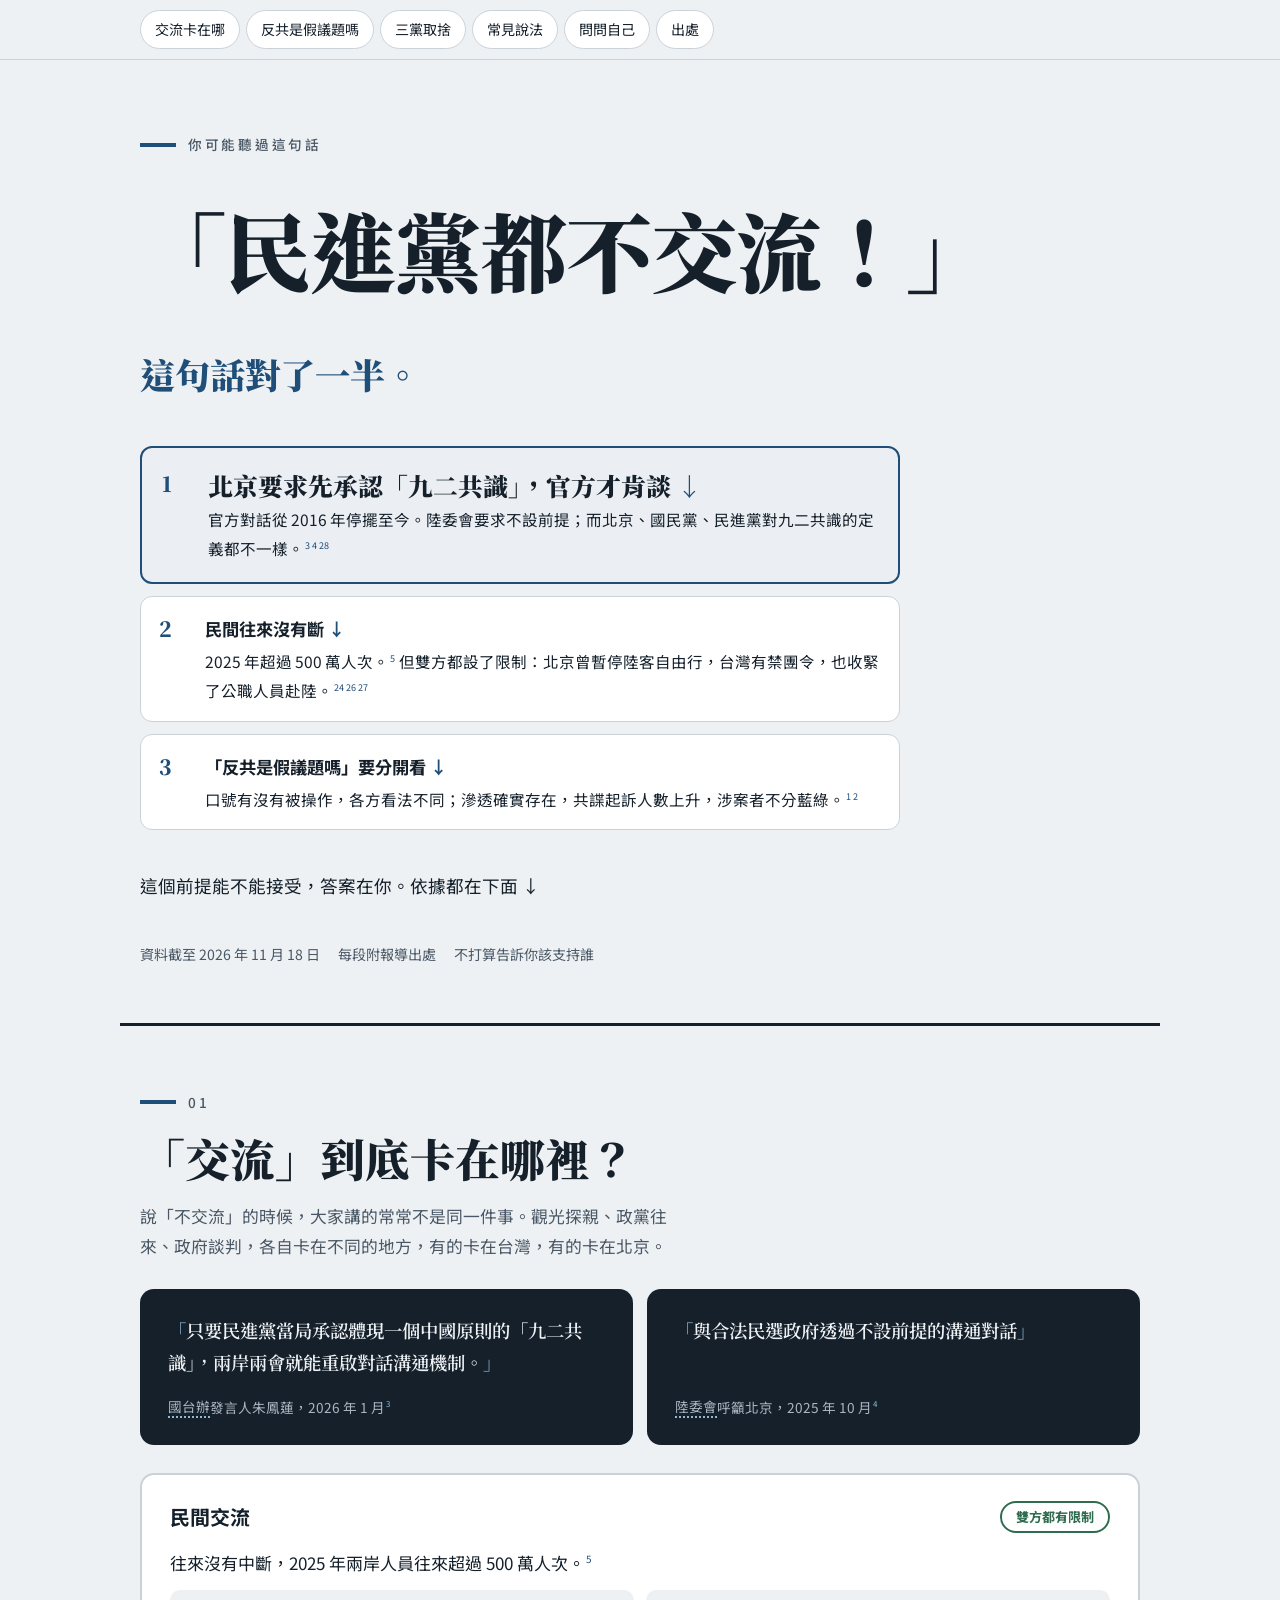
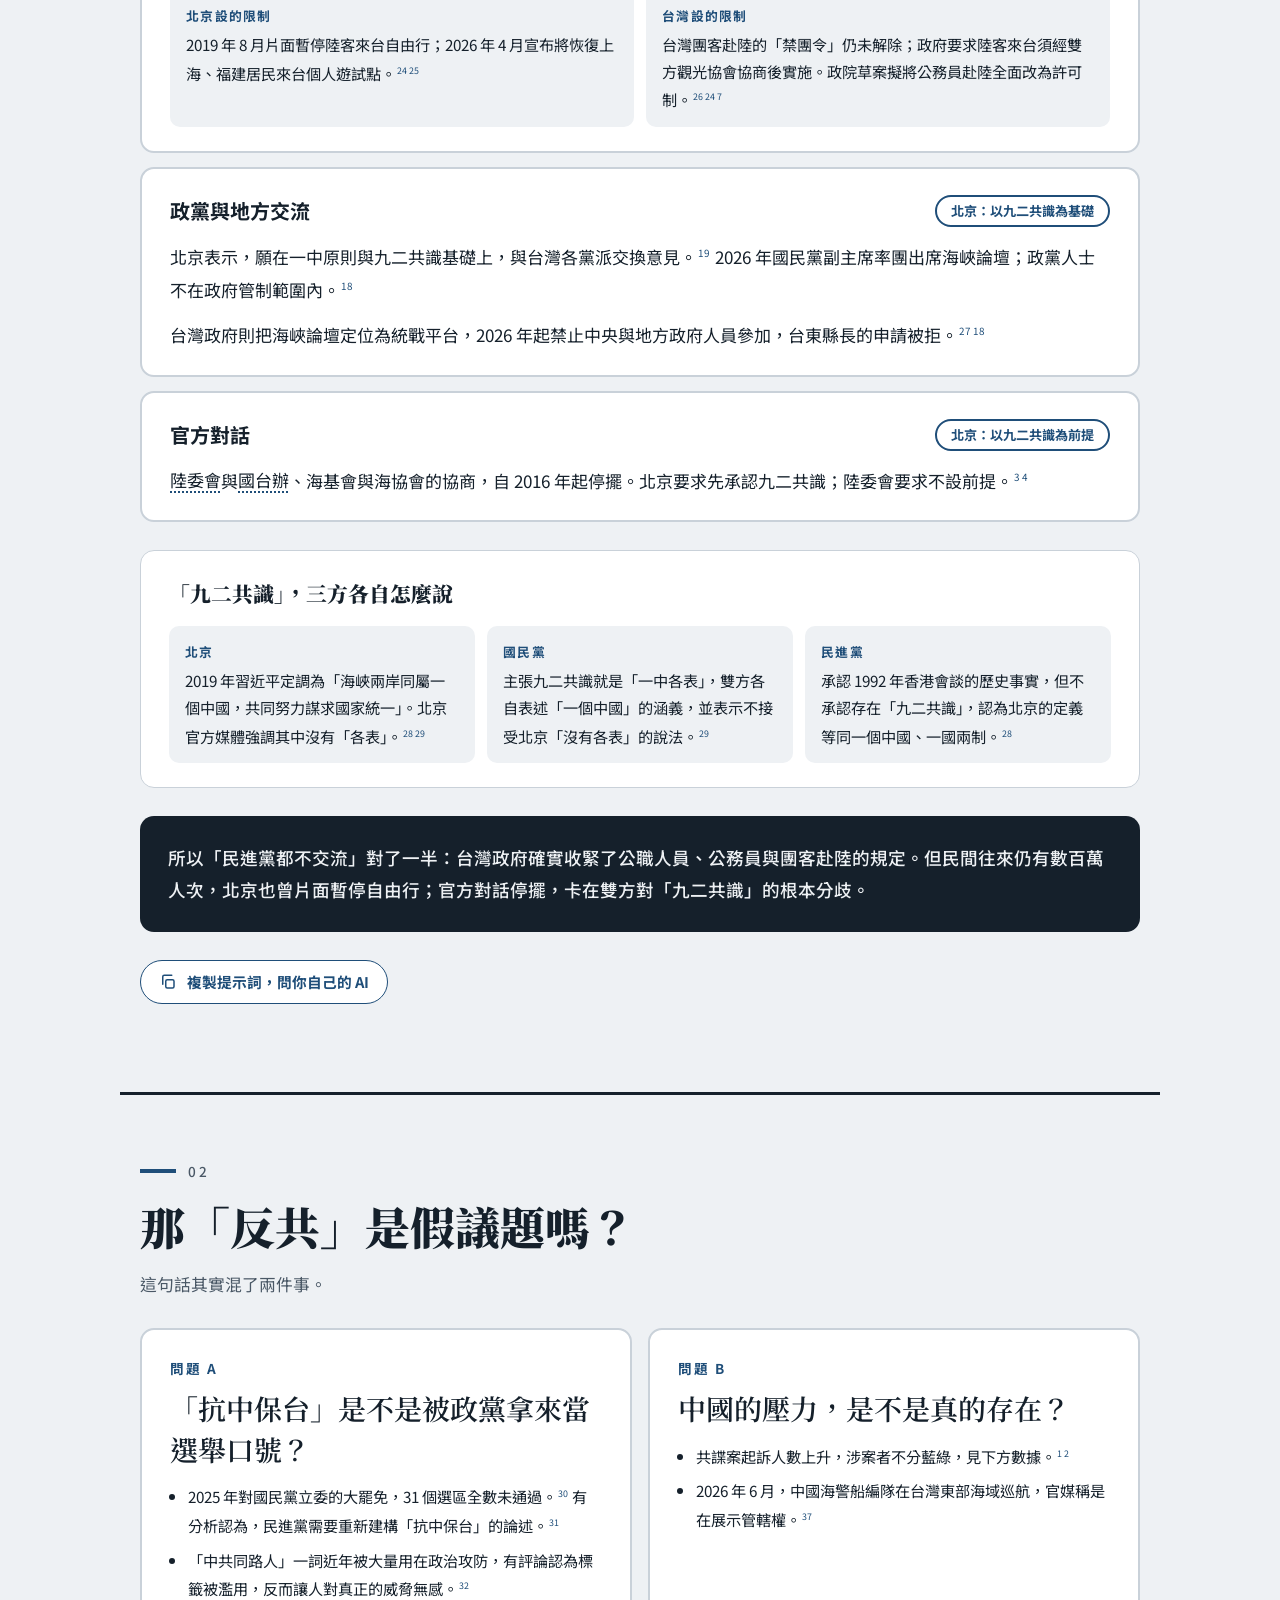
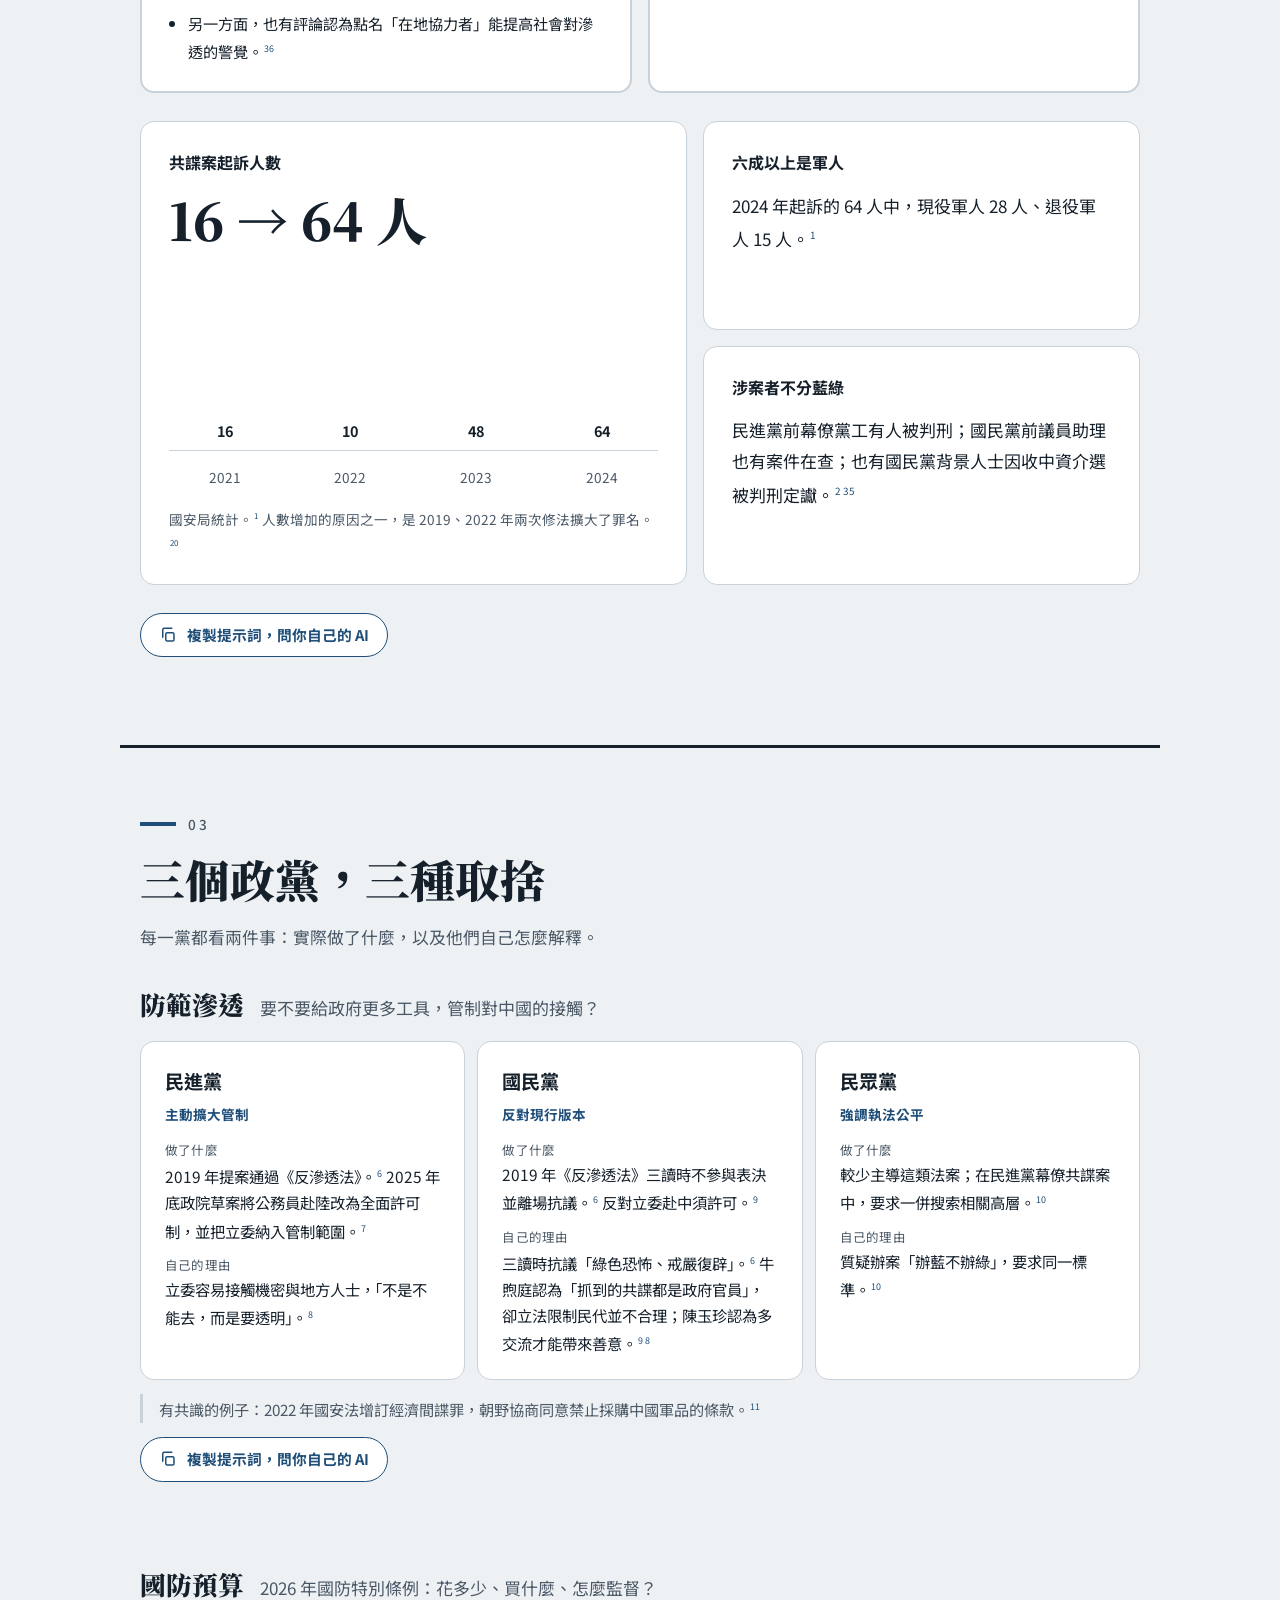
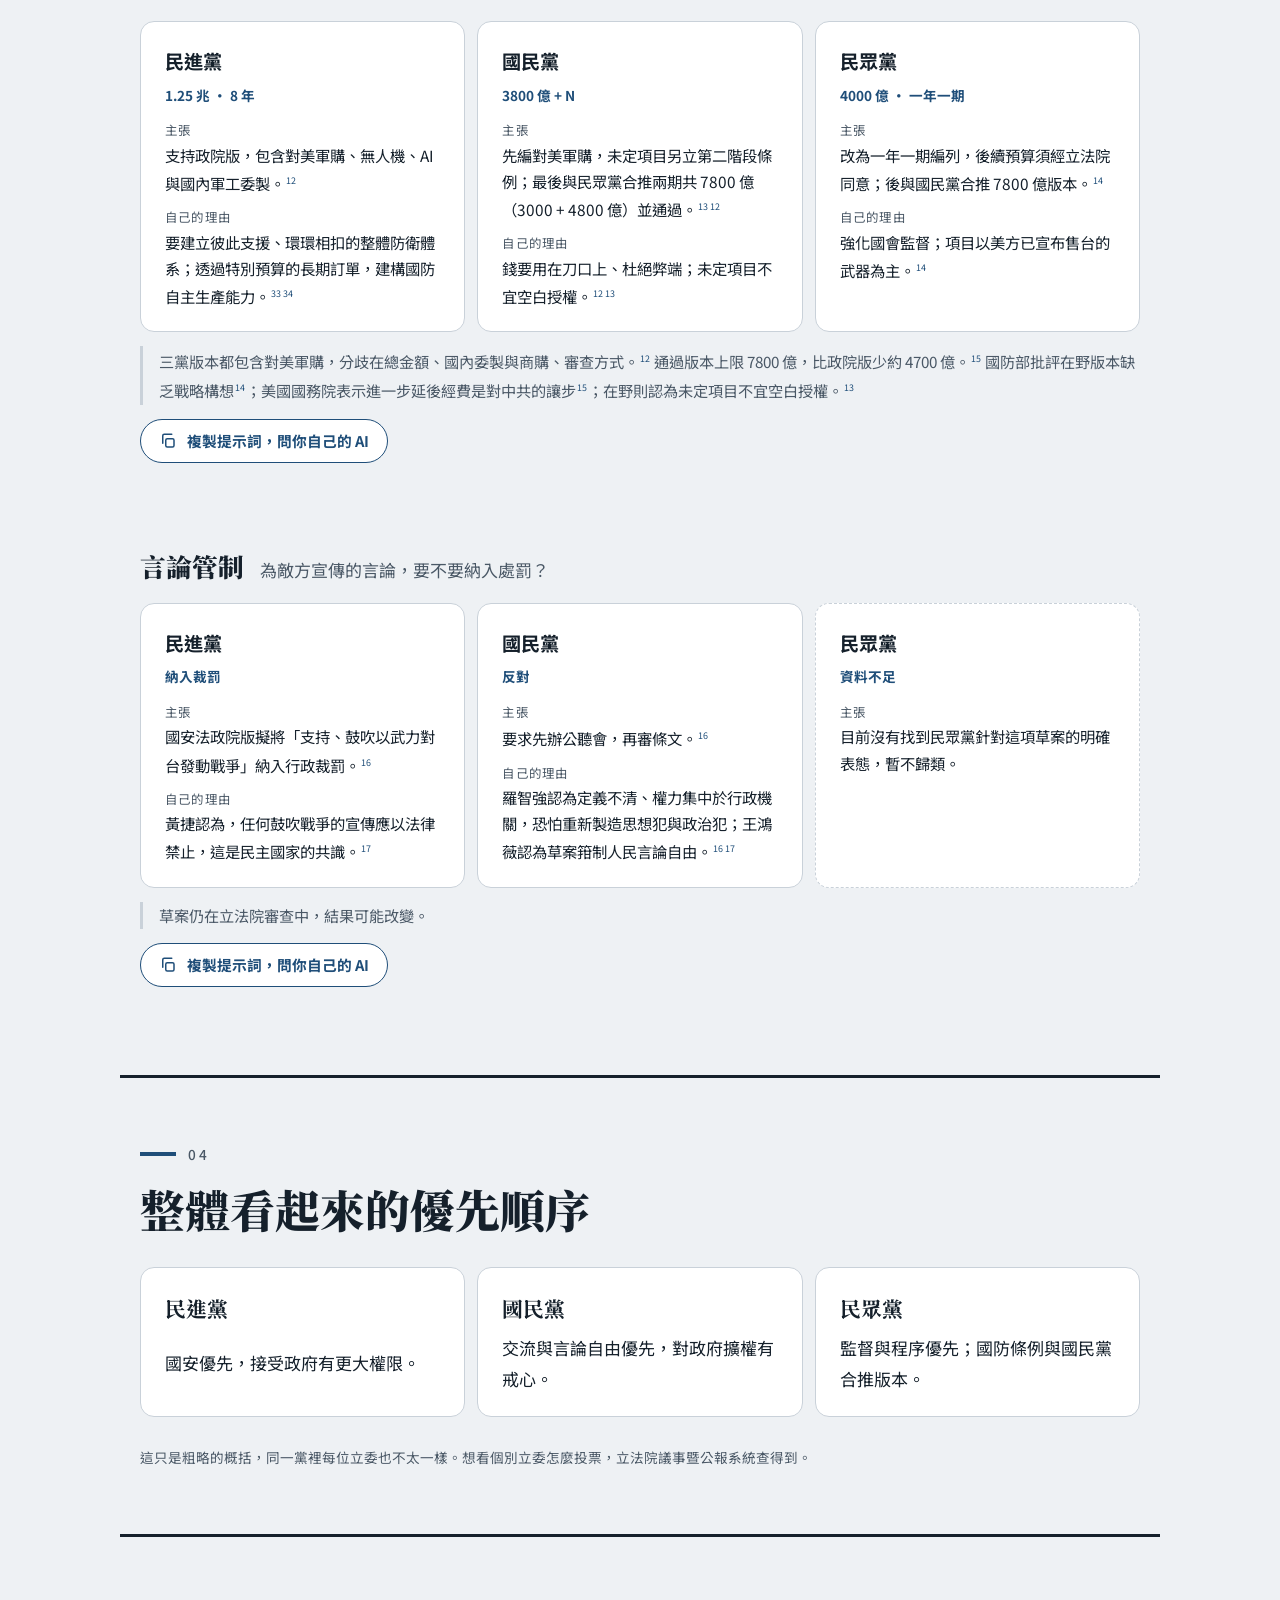
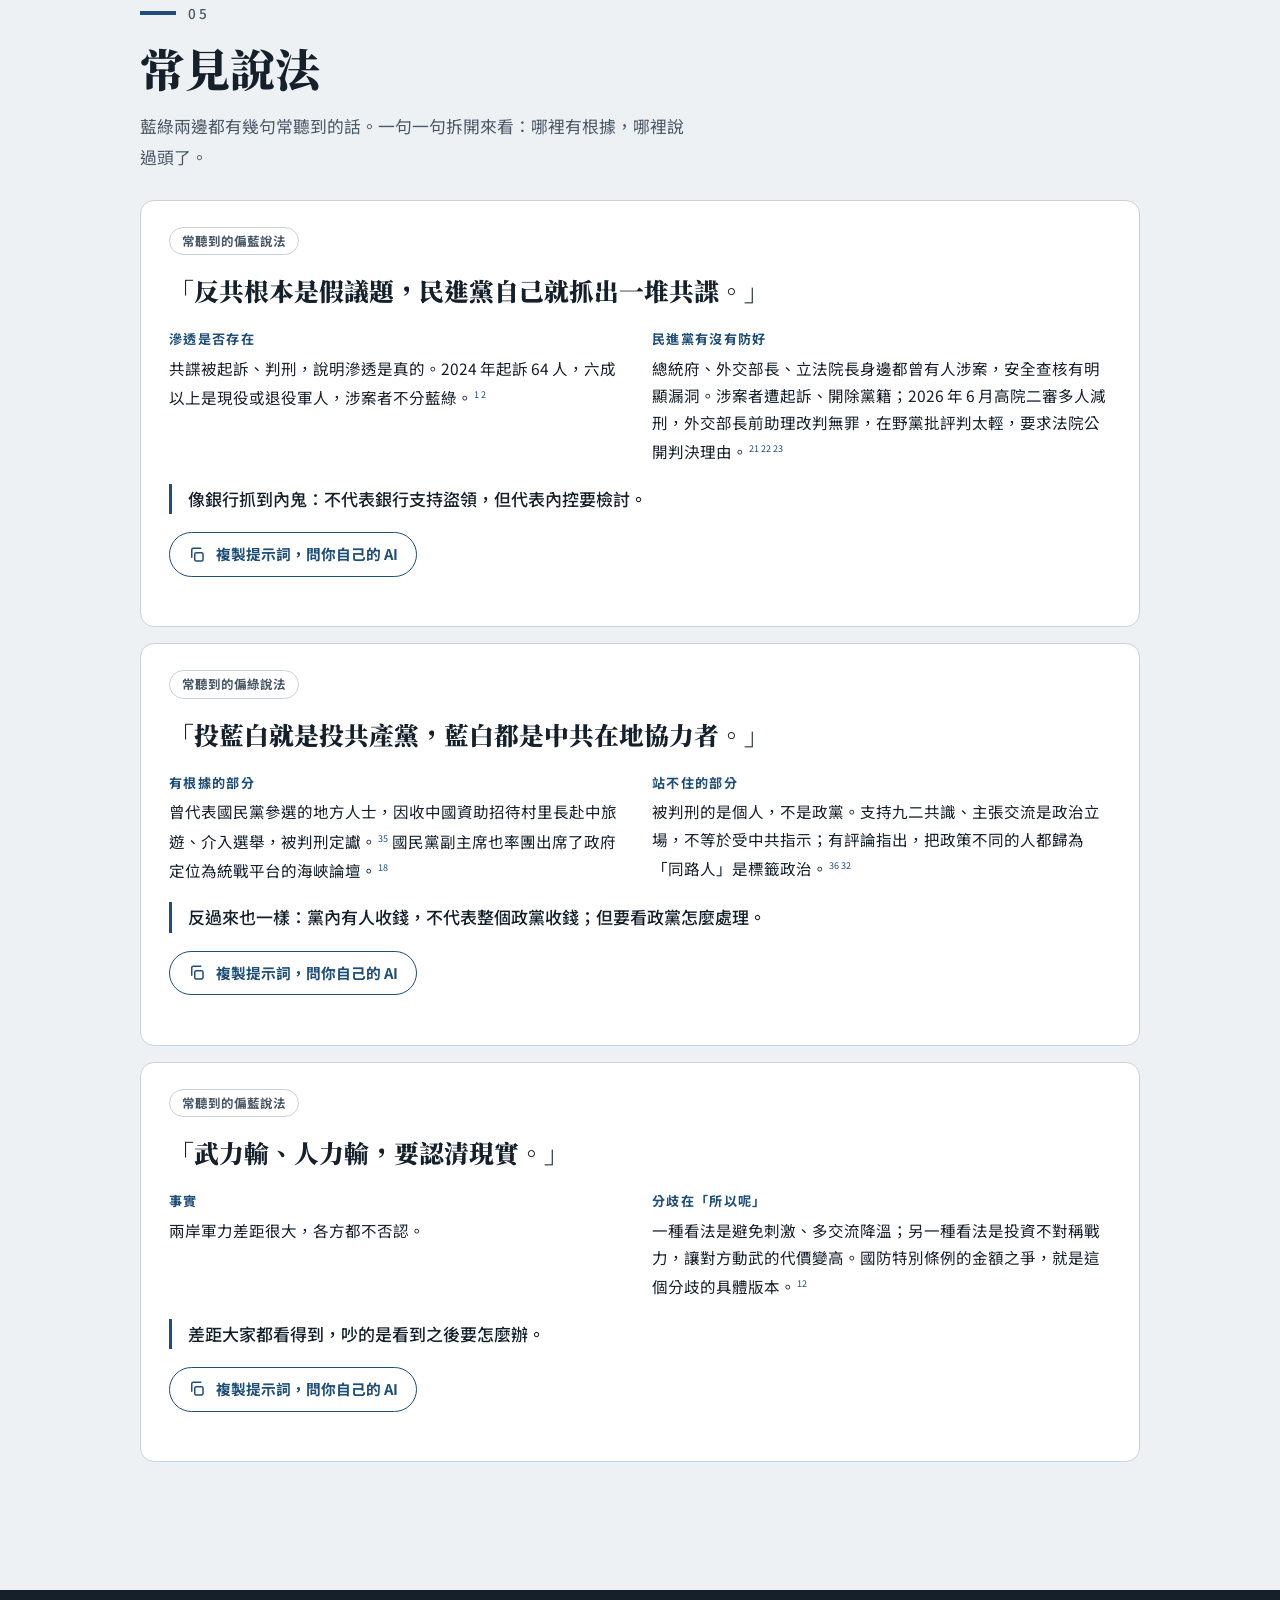
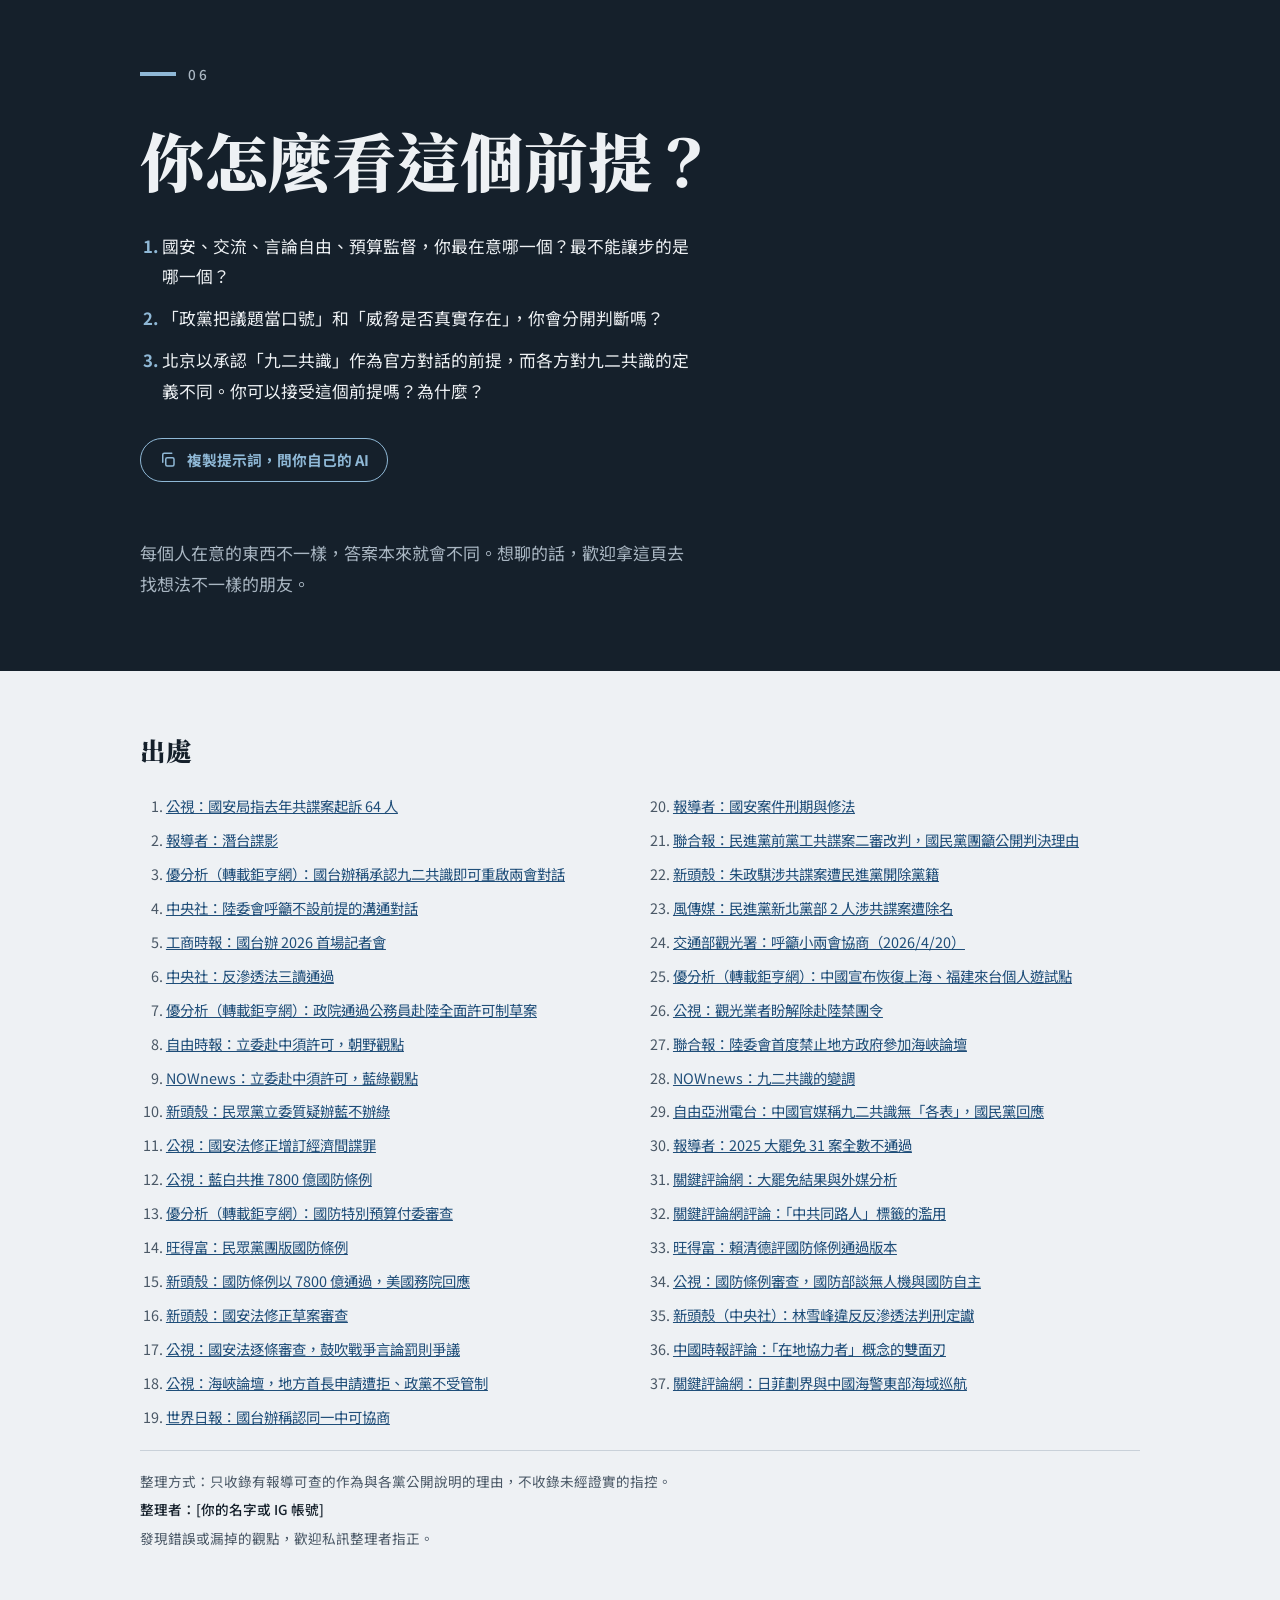
==== src/legacy-index.html @ dfafed06 "初始匯入：從 claude.ai 對話打包的 half-truth-site - build.py 產生器、validate.py、site/ 產出、docs/handoff-spec.md - CL" ====
<!DOCTYPE html>
<html lang="zh-Hant-TW">
<head>
<meta charset="utf-8">
<meta name="viewport" content="width=device-width, initial-scale=1">
<title>民進黨都不交流？</title>
<meta name="description" content="「民進黨都不交流」對了一半。兩岸交流的三個層次、雙方各自的限制、九二共識的三種定義，以及三黨在國安議題上的取捨，每段附出處。">
<meta property="og:title" content="民進黨都不交流？">
<meta property="og:description" content="兩岸交流卡在哪裡？雙方各自的限制、九二共識的三種定義、三黨的取捨，每段附出處。">
<meta property="og:type" content="article">
<link rel="preconnect" href="https://fonts.googleapis.com">
<link rel="preconnect" href="https://fonts.gstatic.com" crossorigin>
<link href="https://fonts.googleapis.com/css2?family=Noto+Sans+TC:wght@400;500;700&family=Noto+Serif+TC:wght@600;900&display=swap" rel="stylesheet">
<style>
:root {
  /* 與 IG 圖卡同一套語言：冷灰紙面、深墨藍、單一藍色強調；大號襯線標題是唯一的張力，其餘安靜。三黨同一樣式，不用政黨色。 */
  --ground: #eef1f4;
  --surface: #ffffff;
  --ink: #15202b;
  --muted: #4a5866;
  --line: #c9d1d9;
  --accent: #1f4e79;
  --ok: #2f6b4f;
  --band: #15202b;
  --band-ink: #eef1f4;
  --band-muted: #a9b6c2;
  --band-accent: #8fb8d6;
  --display: "Noto Serif TC", "Songti TC", serif;
  --body: "Noto Sans TC", "PingFang TC", "Microsoft JhengHei", sans-serif;
  color-scheme: light;
}
@media (prefers-color-scheme: dark) {
  :root:not([data-theme="light"]) {
    --ground: #12181e; --surface: #1a2229; --ink: #e8edf1; --muted: #a3b0bc;
    --line: #2c3742; --accent: #8fb8d6; --ok: #8cc5a6;
    --band: #0b1015; --band-ink: #e8edf1; --band-muted: #93a1ae; --band-accent: #8fb8d6;
    color-scheme: dark;
  }
}
:root[data-theme="dark"] {
  --ground: #12181e; --surface: #1a2229; --ink: #e8edf1; --muted: #a3b0bc;
  --line: #2c3742; --accent: #8fb8d6; --ok: #8cc5a6;
  --band: #0b1015; --band-ink: #e8edf1; --band-muted: #93a1ae; --band-accent: #8fb8d6;
  color-scheme: dark;
}

* { box-sizing: border-box; }
html { -webkit-text-size-adjust: 100%; scroll-behavior: smooth; }
@media (prefers-reduced-motion: reduce) { html { scroll-behavior: auto; } }
body { margin: 0; background: var(--ground); color: var(--ink); font-family: var(--body); font-size: 17px; line-height: 1.8; }
a { color: var(--accent); }
a:focus-visible { outline: 2px solid var(--accent); outline-offset: 3px; border-radius: 2px; }
h1, h2, h3 { margin: 0; text-wrap: balance; }
p { margin: 0; }

.shell { max-width: 1040px; margin: 0 auto; padding-inline: 20px; }

/* 章節標記：與圖卡上的「— 1 / 5」相同 */
.marker { display: flex; align-items: center; gap: 12px; font-size: .85rem; font-weight: 500; letter-spacing: .2em; color: var(--muted); }
.marker::before { content: ""; width: 36px; height: 4px; background: var(--accent); }

/* 頂部導覽 */
.topnav { position: sticky; top: 0; z-index: 5; background: color-mix(in srgb, var(--ground) 92%, transparent); backdrop-filter: blur(8px); border-bottom: 1px solid var(--line); }
.topnav .shell { display: flex; gap: 6px; overflow-x: auto; padding-block: 10px; scrollbar-width: none; }
.topnav a { flex: none; font-size: .88rem; text-decoration: none; color: var(--ink); padding: 6px 14px; border: 1px solid var(--line); border-radius: 999px; background: var(--surface); }
.topnav a:hover { border-color: var(--accent); color: var(--accent); }

/* Hero：唯一放大的地方 */
.hero { padding-block: 72px 56px; display: grid; gap: 40px; }
.hero .lede { font-size: 1.15rem; color: var(--muted); }
.hero h1 { font-family: var(--display); font-weight: 900; font-size: clamp(2.6rem, 8.5vw, 5.4rem); line-height: 1.22; letter-spacing: -.01em; }
.qpair { display: grid; grid-template-columns: repeat(2, minmax(0, 1fr)); gap: 16px; }
.q { background: var(--surface); border: 2px solid var(--line); border-radius: 14px; padding: 26px 28px; display: grid; gap: 8px; align-content: start; }
.q b { font-size: .85rem; letter-spacing: .15em; color: var(--accent); }
.q p { font-family: var(--display); font-weight: 600; font-size: clamp(1.3rem, 3.2vw, 1.75rem); line-height: 1.45; }
.hero .after { font-size: 1.1rem; max-width: 60ch; }
.hero .meta { font-size: .88rem; color: var(--muted); display: flex; flex-wrap: wrap; gap: 6px 18px; }

/* 一般章節 */
.chapter { padding-block: 64px; border-top: 3px solid var(--ink); display: grid; gap: 28px; }
.chapter > header { display: grid; gap: 14px; }
.chapter h2 { font-family: var(--display); font-weight: 900; font-size: clamp(1.9rem, 5vw, 2.8rem); line-height: 1.3; }
.chapter .intro { color: var(--muted); max-width: 62ch; font-size: 1.05rem; }

/* 背景事實：共諜長條 */
.stat-grid { display: grid; grid-template-columns: minmax(0, 1.25fr) minmax(0, 1fr); gap: 16px; }
.panel { background: var(--surface); border: 1px solid var(--line); border-radius: 14px; padding: 26px 28px; display: grid; gap: 14px; align-content: start; }
.panel h3 { font-size: 1rem; font-weight: 700; }
.big { font-family: var(--display); font-weight: 900; font-size: clamp(2.2rem, 6vw, 3.2rem); line-height: 1.1; font-variant-numeric: tabular-nums; }
.bars { display: grid; grid-template-columns: repeat(4, minmax(0, 1fr)); gap: 14px; align-items: end; height: 190px; padding-top: 10px; border-bottom: 1px solid var(--line); }
.bar { display: grid; justify-items: center; align-content: end; gap: 6px; height: 100%; }
.bar span { font-size: .9rem; font-weight: 700; font-variant-numeric: tabular-nums; }
.bar i { display: block; width: 100%; max-width: 54px; background: var(--line); border-radius: 6px 6px 0 0; }
.bar.hi i { background: var(--accent); }
.years { display: grid; grid-template-columns: repeat(4, minmax(0, 1fr)); gap: 14px; text-align: center; font-size: .85rem; color: var(--muted); font-variant-numeric: tabular-nums; }
.small { font-size: .85rem; color: var(--muted); }
.stack { display: grid; gap: 16px; }

/* 交流三層 */
.layers { display: grid; gap: 14px; counter-reset: layer; }
.layer { background: var(--surface); border: 2px solid var(--line); border-radius: 14px; padding: 24px 28px; display: grid; grid-template-columns: minmax(0, 1fr) auto; gap: 10px 20px; align-items: center; }
.layer .n { font-family: var(--display); font-weight: 900; font-size: 2.6rem; line-height: 1; color: var(--accent); grid-row: span 2; }
.layer h3 { font-size: 1.25rem; font-weight: 700; }
.layer > .layer-body { grid-column: 1 / 3; display: grid; gap: 12px; }
.pill { justify-self: end; font-size: .82rem; font-weight: 700; border: 2px solid var(--accent); color: var(--accent); border-radius: 999px; padding: 2px 14px; white-space: nowrap; }
.pill.ok { border-color: var(--ok); color: var(--ok); }
.callout { background: var(--band); color: var(--band-ink); border-radius: 14px; padding: 26px 28px; font-size: 1.1rem; font-weight: 500; }

/* 議題對照 */
.issue { display: grid; gap: 14px; }
.issue + .issue { margin-top: 28px; }
.issue-head { display: flex; flex-wrap: wrap; align-items: baseline; gap: 6px 16px; }
.issue-head h3 { font-family: var(--display); font-weight: 900; font-size: 1.6rem; }
.issue-head span { color: var(--muted); }
.parties { display: grid; grid-template-columns: repeat(3, minmax(0, 1fr)); gap: 12px; }
.party { background: var(--surface); border: 1px solid var(--line); border-radius: 14px; padding: 22px 24px; display: grid; gap: 12px; align-content: start; }
.party header { display: grid; gap: 4px; }
.party h4 { margin: 0; font-size: 1.2rem; }
.party .stance { font-size: .85rem; font-weight: 700; color: var(--accent); }
.party dl { margin: 0; display: grid; gap: 10px; }
.party dt { font-size: .78rem; letter-spacing: .1em; color: var(--muted); }
.party dd { margin: 0; font-size: .96rem; line-height: 1.7; }
.party.na { border-style: dashed; }
.common { font-size: .95rem; color: var(--muted); padding-left: 16px; border-left: 3px solid var(--line); }
sup a { text-decoration: none; font-size: .7em; padding-inline: 1px; }

/* 總結 */
.summary { display: grid; grid-template-columns: repeat(3, minmax(0, 1fr)); gap: 12px; }
.summary div { background: var(--surface); border: 1px solid var(--line); border-radius: 14px; padding: 22px 24px; display: grid; gap: 6px; }
.summary strong { font-family: var(--display); font-size: 1.3rem; }


/* 名詞說明彈窗 */
.term { font: inherit; color: inherit; background: none; border: 0; padding: 0; cursor: pointer; text-decoration: underline dotted; text-decoration-thickness: 2px; text-underline-offset: 4px; text-decoration-color: var(--accent); }
.quote .term { text-decoration-color: var(--band-accent); }
.term:hover { color: var(--accent); }
.quote .term:hover { color: var(--band-accent); }
.term:focus-visible { outline: 2px solid var(--accent); outline-offset: 2px; border-radius: 2px; }
.gloss { border: 1px solid var(--line); border-radius: 16px; padding: 0; width: min(520px, calc(100vw - 32px)); background: var(--surface); color: var(--ink); box-shadow: 0 24px 60px rgba(10, 20, 30, .25); }
.gloss::backdrop { background: rgba(10, 16, 22, .55); }
.gloss-body { padding: 28px 28px 24px; display: grid; gap: 16px; }
.gloss-head { display: flex; justify-content: space-between; align-items: start; gap: 16px; }
.gloss-id { display: grid; gap: 10px; }
.gloss-side { display: flex; align-items: center; gap: 12px; font-size: .85rem; font-weight: 700; letter-spacing: .08em; color: var(--muted); }
.gloss-flag { display: inline-flex; line-height: 0; border-radius: 4px; overflow: hidden; box-shadow: 0 0 0 1px var(--line); }
.gloss-flag svg { display: block; width: 60px; height: 40px; }
.gloss h2 { font-family: var(--display); font-weight: 900; font-size: 1.8rem; line-height: 1.2; }
.gloss .full { color: var(--muted); font-size: .92rem; margin-top: 6px; }
.gloss dl { margin: 0; display: grid; gap: 12px; }
.gloss dt { font-size: .78rem; letter-spacing: .1em; color: var(--accent); font-weight: 700; }
.gloss dd { margin: 2px 0 0; font-size: .97rem; line-height: 1.75; }
.gloss .note { font-size: .88rem; color: var(--muted); border-top: 1px solid var(--line); padding-top: 14px; }
.gloss-close { flex: none; width: 44px; height: 44px; border-radius: 999px; border: 1px solid var(--line); background: var(--ground); color: var(--ink); font-size: 1.3rem; line-height: 1; cursor: pointer; }
.gloss-close:hover { border-color: var(--accent); color: var(--accent); }
.gloss-close:focus-visible { outline: 2px solid var(--accent); outline-offset: 2px; }


/* 複製提示詞 */
.ask-ai-wrap { display: grid; gap: 10px; justify-items: start; }
.ask-ai { display: inline-flex; align-items: center; gap: 10px; min-height: 44px; padding: 8px 18px; font: inherit; font-size: .92rem; font-weight: 700; color: var(--accent); background: var(--surface); border: 1.5px solid var(--accent); border-radius: 999px; cursor: pointer; }
.ask-ai:hover { background: color-mix(in srgb, var(--accent) 10%, var(--surface)); }
.ask-ai:focus-visible { outline: 2px solid var(--accent); outline-offset: 3px; }
.ask-ai.done { color: var(--ok); border-color: var(--ok); }
.ask-ai.on-dark { color: var(--band-accent); background: transparent; border-color: var(--band-accent); }
.ask-ai.on-dark:hover { background: color-mix(in srgb, var(--band-accent) 14%, transparent); }
.ask-ai-icon { display: inline-flex; }
.ask-ai-fallback { width: 100%; max-width: 720px; min-height: 140px; font: inherit; font-size: .9rem; line-height: 1.7; padding: 12px 14px; border-radius: 10px; border: 1px solid var(--line); background: var(--ground); color: var(--ink); resize: vertical; }
.ask-ai-hint { font-size: .85rem; color: var(--muted); }
.close .ask-ai-hint { color: var(--band-muted); }


/* 修正版新增 */
.tldr { margin: 0; padding: 0; list-style: none; counter-reset: t; display: grid; gap: 12px; max-width: 760px; }
.tldr li { counter-increment: t; display: grid; grid-template-columns: 34px minmax(0, 1fr); gap: 2px 12px; background: var(--surface); border: 1px solid var(--line); border-radius: 12px; padding: 16px 18px; }
.tldr li::before { content: counter(t); grid-row: span 2; font-family: var(--display); font-weight: 900; font-size: 1.3rem; color: var(--accent); line-height: 1.5; }
.tldr-head { font-weight: 700; font-size: 1.08rem; color: var(--ink); text-decoration: none; }
.tldr-head::after { content: " ↓"; color: var(--accent); }
.tldr-head:hover { color: var(--accent); }
.tldr li.key { border: 2px solid var(--accent); background: color-mix(in srgb, var(--accent) 9%, var(--surface)); padding: 20px 20px; }
.tldr li.key .tldr-head { font-family: var(--display); font-weight: 900; font-size: clamp(1.25rem, 3.6vw, 1.55rem); line-height: 1.45; }
.tldr span { font-size: .97rem; line-height: 1.75; }

section[id], [id^="h-"], #defs { scroll-margin-top: 72px; }
.verdict { font-family: var(--display); font-weight: 900; font-size: clamp(1.5rem, 4.5vw, 2.2rem); color: var(--accent); }
.sides { display: grid; grid-template-columns: repeat(2, minmax(0, 1fr)); gap: 12px; }
.sides > div, .defs-grid > div { background: var(--ground); border-radius: 10px; padding: 14px 16px; display: grid; gap: 4px; align-content: start; }
.sides b, .defs-grid b { font-size: .8rem; letter-spacing: .1em; color: var(--accent); }
.sides p, .defs-grid p { font-size: .95rem; line-height: 1.75; }
.defs { background: var(--surface); border: 1px solid var(--line); border-radius: 14px; padding: 24px 28px; display: grid; gap: 14px; }
.defs h3 { font-family: var(--display); font-weight: 900; font-size: 1.3rem; }
.defs-grid { display: grid; grid-template-columns: repeat(3, minmax(0, 1fr)); gap: 12px; }
.ev { margin: 4px 0 0; padding-left: 1.2em; display: grid; gap: 8px; font-family: var(--body); font-size: .95rem; line-height: 1.75; }
.q .ev li { font-weight: 400; }
.faq-tag { justify-self: start; font-size: .78rem; font-weight: 700; letter-spacing: .08em; color: var(--muted); border: 1px solid var(--line); border-radius: 999px; padding: 2px 12px; }
.ask-ai-status { font-size: .85rem; color: var(--ok); min-height: 1em; }
.close .ask-ai-status { color: var(--band-accent); }
.author { font-weight: 500; color: var(--ink); }

/* 北京的說法 */
.quotes { display: grid; grid-template-columns: repeat(2, minmax(0, 1fr)); gap: 14px; }
.quote { margin: 0; background: var(--band); color: var(--band-ink); border-radius: 14px; padding: 26px 28px; display: grid; gap: 14px; align-content: space-between; }
.quote blockquote { margin: 0; font-family: var(--display); font-weight: 600; font-size: 1.15rem; line-height: 1.7; }
.quote blockquote::before { content: "「"; color: var(--band-accent); }
.quote blockquote::after { content: "」"; color: var(--band-accent); }
.quote figcaption { font-size: .85rem; color: var(--band-muted); }
.quote sup a { color: var(--band-accent); }

/* 常見說法 */
.faq { display: grid; gap: 16px; }
.faq-item { background: var(--surface); border: 1px solid var(--line); border-radius: 14px; padding: 26px 28px; display: grid; gap: 18px; }
.faq-item h3 { font-family: var(--display); font-weight: 900; font-size: clamp(1.25rem, 3.4vw, 1.55rem); line-height: 1.45; }
.split { display: grid; grid-template-columns: repeat(2, minmax(0, 1fr)); gap: 14px 24px; }
.split > div { display: grid; gap: 4px; align-content: start; }
.split b { font-size: .82rem; letter-spacing: .1em; color: var(--accent); }
.split p { font-size: .97rem; line-height: 1.75; }
.analogy { font-weight: 500; padding-left: 16px; border-left: 3px solid var(--accent); }

/* 結尾深色帶 */
.close { background: var(--band); color: var(--band-ink); margin-top: 64px; }
.close .shell { padding-block: 72px; display: grid; gap: 32px; }
.close .marker { color: var(--band-muted); }
.close .marker::before { background: var(--band-accent); }
.close h2 { font-family: var(--display); font-weight: 900; font-size: clamp(2.2rem, 7vw, 4rem); line-height: 1.25; }
.close ol { margin: 0; padding-left: 1.3em; display: grid; gap: 12px; max-width: 62ch; color: var(--band-ink); font-size: 1.05rem; }
.close ol li::marker { color: var(--band-accent); font-weight: 700; }
.close p { color: var(--band-muted); max-width: 62ch; }

/* 出處 */
.sources { padding-block: 56px 72px; display: grid; gap: 20px; }
.sources h2 { font-family: var(--display); font-weight: 900; font-size: 1.6rem; }
.sources ol { margin: 0; padding-left: 1.8em; columns: 2; column-gap: 40px; font-size: .9rem; color: var(--muted); }
.sources li { break-inside: avoid; margin-bottom: 8px; overflow-wrap: anywhere; }
.sources li:target { color: var(--ink); background: color-mix(in srgb, var(--accent) 14%, transparent); border-radius: 4px; }
.foot { font-size: .85rem; color: var(--muted); border-top: 1px solid var(--line); padding-top: 18px; display: grid; gap: 4px; }

/* 進場：一次、從可見狀態開始 */
@media (prefers-reduced-motion: no-preference) {
  .hero > * { animation: rise .7s cubic-bezier(.2,.7,.2,1) both; }
  .hero > *:nth-child(2) { animation-delay: .08s; }
  .hero > *:nth-child(3) { animation-delay: .16s; }
  .hero > *:nth-child(4) { animation-delay: .24s; }
  @keyframes rise { from { transform: translateY(10px); opacity: .55; } to { transform: none; opacity: 1; } }
}

@media (max-width: 760px) {
  .qpair, .stat-grid, .parties, .summary, .split, .quotes { grid-template-columns: minmax(0, 1fr); }
  .sources ol { columns: 1; }
  .layer { grid-template-columns: minmax(0, 1fr); }
  .layer .n { font-size: 2rem; }
  .layer .pill { grid-column: 1; justify-self: start; }
  .layer > .layer-body { grid-column: 1; }
  .sides, .defs-grid { grid-template-columns: minmax(0, 1fr); }
  .hero { padding-block: 48px 44px; }
  .chapter { padding-block: 48px; }
}
</style>
</head>
<body>

<nav class="topnav" aria-label="章節">
  <div class="shell">
    <a href="#layers">交流卡在哪</a>
    <a href="#facts">反共是假議題嗎</a>
    <a href="#issues">三黨取捨</a>
    <a href="#faq">常見說法</a>
    <a href="#ask">問問自己</a>
    <a href="#refs">出處</a>
  </div>
</nav>

<main>
  <section class="shell hero" aria-labelledby="title">
    <div class="marker">你可能聽過這句話</div>
    <h1 id="title">「民進黨都不交流！」</h1>
    <p class="verdict">這句話對了一半。</p>
    <ol class="tldr">
      <li class="key"><a class="tldr-head" href="#defs">北京要求先承認「九二共識」，官方才肯談</a><span>官方對話從 2016 年停擺至今。陸委會要求不設前提；而北京、國民黨、民進黨對九二共識的定義都不一樣。<sup><a href="#s3">3</a></sup><sup><a href="#s4">4</a></sup><sup><a href="#s28">28</a></sup></span></li>
      <li><a class="tldr-head" href="#layers">民間往來沒有斷</a><span>2025 年超過 500 萬人次。<sup><a href="#s5">5</a></sup> 但雙方都設了限制：北京曾暫停陸客自由行，台灣有禁團令，也收緊了公職人員赴陸。<sup><a href="#s24">24</a></sup><sup><a href="#s26">26</a></sup><sup><a href="#s27">27</a></sup></span></li>
      <li><a class="tldr-head" href="#facts">「反共是假議題嗎」要分開看</a><span>口號有沒有被操作，各方看法不同；滲透確實存在，共諜起訴人數上升，涉案者不分藍綠。<sup><a href="#s1">1</a></sup><sup><a href="#s2">2</a></sup></span></li>
    </ol>
    <p class="after">這個前提能不能接受，答案在你。依據都在下面 ↓</p>
    <div class="stack">
      <p class="meta"><span>資料截至 2026 年 11 月 18 日</span><span>每段附報導出處</span><span>不打算告訴你該支持誰</span></p>
    </div>
  </section>

  <section id="layers" class="shell chapter" aria-labelledby="h-layers">
    <header>
      <div class="marker">01</div>
      <h2 id="h-layers">「交流」到底卡在哪裡？</h2>
      <p class="intro">說「不交流」的時候，大家講的常常不是同一件事。觀光探親、政黨往來、政府談判，各自卡在不同的地方，有的卡在台灣，有的卡在北京。</p>
    </header>
    <div class="quotes">
      <figure class="quote">
        <blockquote>只要民進黨當局承認體現一個中國原則的「九二共識」，兩岸兩會就能重啟對話溝通機制。</blockquote>
        <figcaption><button type="button" class="term" data-term="tao" aria-haspopup="dialog">國台辦</button>發言人朱鳳蓮，2026 年 1 月<sup><a href="#s3">3</a></sup></figcaption>
      </figure>
      <figure class="quote">
        <blockquote>與合法民選政府透過不設前提的溝通對話</blockquote>
        <figcaption><button type="button" class="term" data-term="mac" aria-haspopup="dialog">陸委會</button>呼籲北京，2025 年 10 月<sup><a href="#s4">4</a></sup></figcaption>
      </figure>
    </div>
    <div class="layers">
      <div class="layer">
        <h3>民間交流</h3>
        <span class="pill ok">雙方都有限制</span>
        <div class="layer-body">
          <p>往來沒有中斷，2025 年兩岸人員往來超過 500 萬人次。<sup><a href="#s5">5</a></sup></p>
          <div class="sides">
            <div><b>北京設的限制</b><p>2019 年 8 月片面暫停陸客來台自由行；2026 年 4 月宣布將恢復上海、福建居民來台個人遊試點。<sup><a href="#s24">24</a></sup><sup><a href="#s25">25</a></sup></p></div>
            <div><b>台灣設的限制</b><p>台灣團客赴陸的「禁團令」仍未解除；政府要求陸客來台須經雙方觀光協會協商後實施。政院草案擬將公務員赴陸全面改為許可制。<sup><a href="#s26">26</a></sup><sup><a href="#s24">24</a></sup><sup><a href="#s7">7</a></sup></p></div>
          </div>
        </div>
      </div>
      <div class="layer">
        <h3>政黨與地方交流</h3>
        <span class="pill">北京：以九二共識為基礎</span>
        <div class="layer-body">
          <p>北京表示，願在一中原則與九二共識基礎上，與台灣各黨派交換意見。<sup><a href="#s19">19</a></sup> 2026 年國民黨副主席率團出席海峽論壇；政黨人士不在政府管制範圍內。<sup><a href="#s18">18</a></sup></p>
          <p>台灣政府則把海峽論壇定位為統戰平台，2026 年起禁止中央與地方政府人員參加，台東縣長的申請被拒。<sup><a href="#s27">27</a></sup><sup><a href="#s18">18</a></sup></p>
        </div>
      </div>
      <div class="layer">
        <h3>官方對話</h3>
        <span class="pill">北京：以九二共識為前提</span>
        <div class="layer-body">
          <p><button type="button" class="term" data-term="mac" aria-haspopup="dialog">陸委會</button>與<button type="button" class="term" data-term="tao" aria-haspopup="dialog">國台辦</button>、海基會與海協會的協商，自 2016 年起停擺。北京要求先承認九二共識；陸委會要求不設前提。<sup><a href="#s3">3</a></sup><sup><a href="#s4">4</a></sup></p>
        </div>
      </div>
    </div>

    <div class="defs" id="defs">
      <h3>「九二共識」，三方各自怎麼說</h3>
      <div class="defs-grid">
        <div><b>北京</b><p>2019 年習近平定調為「海峽兩岸同屬一個中國，共同努力謀求國家統一」。北京官方媒體強調其中沒有「各表」。<sup><a href="#s28">28</a></sup><sup><a href="#s29">29</a></sup></p></div>
        <div><b>國民黨</b><p>主張九二共識就是「一中各表」，雙方各自表述「一個中國」的涵義，並表示不接受北京「沒有各表」的說法。<sup><a href="#s29">29</a></sup></p></div>
        <div><b>民進黨</b><p>承認 1992 年香港會談的歷史事實，但不承認存在「九二共識」，認為北京的定義等同一個中國、一國兩制。<sup><a href="#s28">28</a></sup></p></div>
      </div>
    </div>

    <p class="callout">所以「民進黨都不交流」對了一半：台灣政府確實收緊了公職人員、公務員與團客赴陸的規定。但民間往來仍有數百萬人次，北京也曾片面暫停自由行；官方對話停擺，卡在雙方對「九二共識」的根本分歧。</p>
    <div class="ask-ai-wrap"><button type="button" class="ask-ai" data-prompt="exchange"><span class="ask-ai-icon" aria-hidden="true"><svg viewBox="0 0 24 24" width="18" height="18" fill="none" stroke="currentColor" stroke-width="2" stroke-linecap="round" stroke-linejoin="round"><rect x="9" y="9" width="11" height="11" rx="2"/><path d="M5 15V5a2 2 0 0 1 2-2h10"/></svg></span><span class="ask-ai-label">複製提示詞，問你自己的 AI</span></button><span class="ask-ai-status" role="status" aria-live="polite"></span></div>
  </section>

  <section id="facts" class="shell chapter" aria-labelledby="h-facts">
    <header>
      <div class="marker">02</div>
      <h2 id="h-facts">那「反共」是假議題嗎？</h2>
      <p class="intro">這句話其實混了兩件事。</p>
    </header>
    <div class="qpair">
      <div class="q">
        <b>問題 A</b>
        <p>「抗中保台」是不是被政黨拿來當選舉口號？</p>
        <ul class="ev">
          <li>2025 年對國民黨立委的大罷免，31 個選區全數未通過。<sup><a href="#s30">30</a></sup> 有分析認為，民進黨需要重新建構「抗中保台」的論述。<sup><a href="#s31">31</a></sup></li>
          <li>「中共同路人」一詞近年被大量用在政治攻防，有評論認為標籤被濫用，反而讓人對真正的威脅無感。<sup><a href="#s32">32</a></sup></li>
          <li>另一方面，也有評論認為點名「在地協力者」能提高社會對滲透的警覺。<sup><a href="#s36">36</a></sup></li>
        </ul>
      </div>
      <div class="q">
        <b>問題 B</b>
        <p>中國的壓力，是不是真的存在？</p>
        <ul class="ev">
          <li>共諜案起訴人數上升，涉案者不分藍綠，見下方數據。<sup><a href="#s1">1</a></sup><sup><a href="#s2">2</a></sup></li>
          <li>2026 年 6 月，中國海警船編隊在台灣東部海域巡航，官媒稱是在展示管轄權。<sup><a href="#s37">37</a></sup></li>
        </ul>
      </div>
    </div>
    <div class="stat-grid">
      <div class="panel">
        <h3>共諜案起訴人數</h3>
        <div class="big">16 → 64 人</div>
        <div class="bars" role="img" aria-label="共諜案起訴人數：2021 年 16 人、2022 年 10 人、2023 年 48 人、2024 年 64 人">
          <div class="bar"><span>16</span><i style="height:25%"></i></div>
          <div class="bar"><span>10</span><i style="height:15.6%"></i></div>
          <div class="bar"><span>48</span><i style="height:75%"></i></div>
          <div class="bar hi"><span>64</span><i style="height:100%"></i></div>
        </div>
        <div class="years" aria-hidden="true"><span>2021</span><span>2022</span><span>2023</span><span>2024</span></div>
        <p class="small">國安局統計。<sup><a href="#s1">1</a></sup> 人數增加的原因之一，是 2019、2022 年兩次修法擴大了罪名。<sup><a href="#s20">20</a></sup></p>
      </div>
      <div class="stack">
        <div class="panel">
          <h3>六成以上是軍人</h3>
          <p>2024 年起訴的 64 人中，現役軍人 28 人、退役軍人 15 人。<sup><a href="#s1">1</a></sup></p>
        </div>
        <div class="panel">
          <h3>涉案者不分藍綠</h3>
          <p>民進黨前幕僚黨工有人被判刑；國民黨前議員助理也有案件在查；也有國民黨背景人士因收中資介選被判刑定讞。<sup><a href="#s2">2</a></sup><sup><a href="#s35">35</a></sup></p>
        </div>
      </div>
    </div>
    <div class="ask-ai-wrap"><button type="button" class="ask-ai" data-prompt="spies"><span class="ask-ai-icon" aria-hidden="true"><svg viewBox="0 0 24 24" width="18" height="18" fill="none" stroke="currentColor" stroke-width="2" stroke-linecap="round" stroke-linejoin="round"><rect x="9" y="9" width="11" height="11" rx="2"/><path d="M5 15V5a2 2 0 0 1 2-2h10"/></svg></span><span class="ask-ai-label">複製提示詞，問你自己的 AI</span></button><span class="ask-ai-status" role="status" aria-live="polite"></span></div>
  </section>

  <section id="issues" class="shell chapter" aria-labelledby="h-issues">
    <header>
      <div class="marker">03</div>
      <h2 id="h-issues">三個政黨，三種取捨</h2>
      <p class="intro">每一黨都看兩件事：實際做了什麼，以及他們自己怎麼解釋。</p>
    </header>

    <div class="issue">
      <div class="issue-head"><h3>防範滲透</h3><span>要不要給政府更多工具，管制對中國的接觸？</span></div>
      <div class="parties">
        <article class="party">
          <header><h4>民進黨</h4><span class="stance">主動擴大管制</span></header>
          <dl>
            <div><dt>做了什麼</dt><dd>2019 年提案通過《反滲透法》。<sup><a href="#s6">6</a></sup> 2025 年底政院草案將公務員赴陸改為全面許可制，並把立委納入管制範圍。<sup><a href="#s7">7</a></sup></dd></div>
            <div><dt>自己的理由</dt><dd>立委容易接觸機密與地方人士，「不是不能去，而是要透明」。<sup><a href="#s8">8</a></sup></dd></div>
          </dl>
        </article>
        <article class="party">
          <header><h4>國民黨</h4><span class="stance">反對現行版本</span></header>
          <dl>
            <div><dt>做了什麼</dt><dd>2019 年《反滲透法》三讀時不參與表決並離場抗議。<sup><a href="#s6">6</a></sup> 反對立委赴中須許可。<sup><a href="#s9">9</a></sup></dd></div>
            <div><dt>自己的理由</dt><dd>三讀時抗議「綠色恐怖、戒嚴復辟」。<sup><a href="#s6">6</a></sup> 牛煦庭認為「抓到的共諜都是政府官員」，卻立法限制民代並不合理；陳玉珍認為多交流才能帶來善意。<sup><a href="#s9">9</a></sup><sup><a href="#s8">8</a></sup></dd></div>
          </dl>
        </article>
        <article class="party">
          <header><h4>民眾黨</h4><span class="stance">強調執法公平</span></header>
          <dl>
            <div><dt>做了什麼</dt><dd>較少主導這類法案；在民進黨幕僚共諜案中，要求一併搜索相關高層。<sup><a href="#s10">10</a></sup></dd></div>
            <div><dt>自己的理由</dt><dd>質疑辦案「辦藍不辦綠」，要求同一標準。<sup><a href="#s10">10</a></sup></dd></div>
          </dl>
        </article>
      </div>
      <p class="common">有共識的例子：2022 年國安法增訂經濟間諜罪，朝野協商同意禁止採購中國軍品的條款。<sup><a href="#s11">11</a></sup></p>
    <div class="ask-ai-wrap"><button type="button" class="ask-ai" data-prompt="infiltration"><span class="ask-ai-icon" aria-hidden="true"><svg viewBox="0 0 24 24" width="18" height="18" fill="none" stroke="currentColor" stroke-width="2" stroke-linecap="round" stroke-linejoin="round"><rect x="9" y="9" width="11" height="11" rx="2"/><path d="M5 15V5a2 2 0 0 1 2-2h10"/></svg></span><span class="ask-ai-label">複製提示詞，問你自己的 AI</span></button><span class="ask-ai-status" role="status" aria-live="polite"></span></div>
    </div>

    <div class="issue">
      <div class="issue-head"><h3>國防預算</h3><span>2026 年國防特別條例：花多少、買什麼、怎麼監督？</span></div>
      <div class="parties">
        <article class="party">
          <header><h4>民進黨</h4><span class="stance">1.25 兆 · 8 年</span></header>
          <dl>
            <div><dt>主張</dt><dd>支持政院版，包含對美軍購、無人機、AI 與國內軍工委製。<sup><a href="#s12">12</a></sup></dd></div>
            <div><dt>自己的理由</dt><dd>要建立彼此支援、環環相扣的整體防衛體系；透過特別預算的長期訂單，建構國防自主生產能力。<sup><a href="#s33">33</a></sup><sup><a href="#s34">34</a></sup></dd></div>
          </dl>
        </article>
        <article class="party">
          <header><h4>國民黨</h4><span class="stance">3800 億 + N</span></header>
          <dl>
            <div><dt>主張</dt><dd>先編對美軍購，未定項目另立第二階段條例；最後與民眾黨合推兩期共 7800 億（3000 + 4800 億）並通過。<sup><a href="#s13">13</a></sup><sup><a href="#s12">12</a></sup></dd></div>
            <div><dt>自己的理由</dt><dd>錢要用在刀口上、杜絕弊端；未定項目不宜空白授權。<sup><a href="#s12">12</a></sup><sup><a href="#s13">13</a></sup></dd></div>
          </dl>
        </article>
        <article class="party">
          <header><h4>民眾黨</h4><span class="stance">4000 億 · 一年一期</span></header>
          <dl>
            <div><dt>主張</dt><dd>改為一年一期編列，後續預算須經立法院同意；後與國民黨合推 7800 億版本。<sup><a href="#s14">14</a></sup></dd></div>
            <div><dt>自己的理由</dt><dd>強化國會監督；項目以美方已宣布售台的武器為主。<sup><a href="#s14">14</a></sup></dd></div>
          </dl>
        </article>
      </div>
      <p class="common">三黨版本都包含對美軍購，分歧在總金額、國內委製與商購、審查方式。<sup><a href="#s12">12</a></sup> 通過版本上限 7800 億，比政院版少約 4700 億。<sup><a href="#s15">15</a></sup> 國防部批評在野版本缺乏戰略構想<sup><a href="#s14">14</a></sup>；美國國務院表示進一步延後經費是對中共的讓步<sup><a href="#s15">15</a></sup>；在野則認為未定項目不宜空白授權。<sup><a href="#s13">13</a></sup></p>
    <div class="ask-ai-wrap"><button type="button" class="ask-ai" data-prompt="defense"><span class="ask-ai-icon" aria-hidden="true"><svg viewBox="0 0 24 24" width="18" height="18" fill="none" stroke="currentColor" stroke-width="2" stroke-linecap="round" stroke-linejoin="round"><rect x="9" y="9" width="11" height="11" rx="2"/><path d="M5 15V5a2 2 0 0 1 2-2h10"/></svg></span><span class="ask-ai-label">複製提示詞，問你自己的 AI</span></button><span class="ask-ai-status" role="status" aria-live="polite"></span></div>
    </div>

    <div class="issue">
      <div class="issue-head"><h3>言論管制</h3><span>為敵方宣傳的言論，要不要納入處罰？</span></div>
      <div class="parties">
        <article class="party">
          <header><h4>民進黨</h4><span class="stance">納入裁罰</span></header>
          <dl>
            <div><dt>主張</dt><dd>國安法政院版擬將「支持、鼓吹以武力對台發動戰爭」納入行政裁罰。<sup><a href="#s16">16</a></sup></dd></div>
            <div><dt>自己的理由</dt><dd>黃捷認為，任何鼓吹戰爭的宣傳應以法律禁止，這是民主國家的共識。<sup><a href="#s17">17</a></sup></dd></div>
          </dl>
        </article>
        <article class="party">
          <header><h4>國民黨</h4><span class="stance">反對</span></header>
          <dl>
            <div><dt>主張</dt><dd>要求先辦公聽會，再審條文。<sup><a href="#s16">16</a></sup></dd></div>
            <div><dt>自己的理由</dt><dd>羅智強認為定義不清、權力集中於行政機關，恐怕重新製造思想犯與政治犯；王鴻薇認為草案箝制人民言論自由。<sup><a href="#s16">16</a></sup><sup><a href="#s17">17</a></sup></dd></div>
          </dl>
        </article>
        <article class="party na">
          <header><h4>民眾黨</h4><span class="stance">資料不足</span></header>
          <dl>
            <div><dt>主張</dt><dd>目前沒有找到民眾黨針對這項草案的明確表態，暫不歸類。</dd></div>
          </dl>
        </article>
      </div>
      <p class="common">草案仍在立法院審查中，結果可能改變。</p>
    <div class="ask-ai-wrap"><button type="button" class="ask-ai" data-prompt="speech"><span class="ask-ai-icon" aria-hidden="true"><svg viewBox="0 0 24 24" width="18" height="18" fill="none" stroke="currentColor" stroke-width="2" stroke-linecap="round" stroke-linejoin="round"><rect x="9" y="9" width="11" height="11" rx="2"/><path d="M5 15V5a2 2 0 0 1 2-2h10"/></svg></span><span class="ask-ai-label">複製提示詞，問你自己的 AI</span></button><span class="ask-ai-status" role="status" aria-live="polite"></span></div>
    </div>
  </section>

  <section class="shell chapter" aria-labelledby="h-sum">
    <header>
      <div class="marker">04</div>
      <h2 id="h-sum">整體看起來的優先順序</h2>
    </header>
    <div class="summary">
      <div><strong>民進黨</strong><p>國安優先，接受政府有更大權限。</p></div>
      <div><strong>國民黨</strong><p>交流與言論自由優先，對政府擴權有戒心。</p></div>
      <div><strong>民眾黨</strong><p>監督與程序優先；國防條例與國民黨合推版本。</p></div>
    </div>
    <p class="small">這只是粗略的概括，同一黨裡每位立委也不太一樣。想看個別立委怎麼投票，立法院議事暨公報系統查得到。</p>
  </section>

  <section id="faq" class="shell chapter" aria-labelledby="h-faq">
    <header>
      <div class="marker">05</div>
      <h2 id="h-faq">常見說法</h2>
      <p class="intro">藍綠兩邊都有幾句常聽到的話。一句一句拆開來看：哪裡有根據，哪裡說過頭了。</p>
    </header>
    <div class="faq">
      <article class="faq-item">
        <span class="faq-tag">常聽到的偏藍說法</span>
        <h3>「反共根本是假議題，民進黨自己就抓出一堆共諜。」</h3>
        <div class="split">
          <div><b>滲透是否存在</b><p>共諜被起訴、判刑，說明滲透是真的。2024 年起訴 64 人，六成以上是現役或退役軍人，涉案者不分藍綠。<sup><a href="#s1">1</a></sup><sup><a href="#s2">2</a></sup></p></div>
          <div><b>民進黨有沒有防好</b><p>總統府、外交部長、立法院長身邊都曾有人涉案，安全查核有明顯漏洞。涉案者遭起訴、開除黨籍；2026 年 6 月高院二審多人減刑，外交部長前助理改判無罪，在野黨批評判太輕，要求法院公開判決理由。<sup><a href="#s21">21</a></sup><sup><a href="#s22">22</a></sup><sup><a href="#s23">23</a></sup></p></div>
        </div>
        <p class="analogy">像銀行抓到內鬼：不代表銀行支持盜領，但代表內控要檢討。</p>
        <div class="ask-ai-wrap"><button type="button" class="ask-ai" data-prompt="spies"><span class="ask-ai-icon" aria-hidden="true"><svg viewBox="0 0 24 24" width="18" height="18" fill="none" stroke="currentColor" stroke-width="2" stroke-linecap="round" stroke-linejoin="round"><rect x="9" y="9" width="11" height="11" rx="2"/><path d="M5 15V5a2 2 0 0 1 2-2h10"/></svg></span><span class="ask-ai-label">複製提示詞，問你自己的 AI</span></button><span class="ask-ai-status" role="status" aria-live="polite"></span></div>
      </article>

      <article class="faq-item">
        <span class="faq-tag">常聽到的偏綠說法</span>
        <h3>「投藍白就是投共產黨，藍白都是中共在地協力者。」</h3>
        <div class="split">
          <div><b>有根據的部分</b><p>曾代表國民黨參選的地方人士，因收中國資助招待村里長赴中旅遊、介入選舉，被判刑定讞。<sup><a href="#s35">35</a></sup> 國民黨副主席也率團出席了政府定位為統戰平台的海峽論壇。<sup><a href="#s18">18</a></sup></p></div>
          <div><b>站不住的部分</b><p>被判刑的是個人，不是政黨。支持九二共識、主張交流是政治立場，不等於受中共指示；有評論指出，把政策不同的人都歸為「同路人」是標籤政治。<sup><a href="#s36">36</a></sup><sup><a href="#s32">32</a></sup></p></div>
        </div>
        <p class="analogy">反過來也一樣：黨內有人收錢，不代表整個政黨收錢；但要看政黨怎麼處理。</p>
        <div class="ask-ai-wrap"><button type="button" class="ask-ai" data-prompt="label"><span class="ask-ai-icon" aria-hidden="true"><svg viewBox="0 0 24 24" width="18" height="18" fill="none" stroke="currentColor" stroke-width="2" stroke-linecap="round" stroke-linejoin="round"><rect x="9" y="9" width="11" height="11" rx="2"/><path d="M5 15V5a2 2 0 0 1 2-2h10"/></svg></span><span class="ask-ai-label">複製提示詞，問你自己的 AI</span></button><span class="ask-ai-status" role="status" aria-live="polite"></span></div>
      </article>

      <article class="faq-item">
        <span class="faq-tag">常聽到的偏藍說法</span>
        <h3>「武力輸、人力輸，要認清現實。」</h3>
        <div class="split">
          <div><b>事實</b><p>兩岸軍力差距很大，各方都不否認。</p></div>
          <div><b>分歧在「所以呢」</b><p>一種看法是避免刺激、多交流降溫；另一種看法是投資不對稱戰力，讓對方動武的代價變高。國防特別條例的金額之爭，就是這個分歧的具體版本。<sup><a href="#s12">12</a></sup></p></div>
        </div>
        <p class="analogy">差距大家都看得到，吵的是看到之後要怎麼辦。</p>
        <div class="ask-ai-wrap"><button type="button" class="ask-ai" data-prompt="realism"><span class="ask-ai-icon" aria-hidden="true"><svg viewBox="0 0 24 24" width="18" height="18" fill="none" stroke="currentColor" stroke-width="2" stroke-linecap="round" stroke-linejoin="round"><rect x="9" y="9" width="11" height="11" rx="2"/><path d="M5 15V5a2 2 0 0 1 2-2h10"/></svg></span><span class="ask-ai-label">複製提示詞，問你自己的 AI</span></button><span class="ask-ai-status" role="status" aria-live="polite"></span></div>
      </article>
    </div>
  </section>
</main>

<section id="ask" class="close" aria-labelledby="h-ask">
  <div class="shell">
    <div class="marker">06</div>
    <h2 id="h-ask">你怎麼看這個前提？</h2>
    <ol>
      <li>國安、交流、言論自由、預算監督，你最在意哪一個？最不能讓步的是哪一個？</li>
      <li>「政黨把議題當口號」和「威脅是否真實存在」，你會分開判斷嗎？</li>
      <li>北京以承認「九二共識」作為官方對話的前提，而各方對九二共識的定義不同。你可以接受這個前提嗎？為什麼？</li>
    </ol>
    <div class="ask-ai-wrap"><button type="button" class="ask-ai on-dark" data-prompt="parity"><span class="ask-ai-icon" aria-hidden="true"><svg viewBox="0 0 24 24" width="18" height="18" fill="none" stroke="currentColor" stroke-width="2" stroke-linecap="round" stroke-linejoin="round"><rect x="9" y="9" width="11" height="11" rx="2"/><path d="M5 15V5a2 2 0 0 1 2-2h10"/></svg></span><span class="ask-ai-label">複製提示詞，問你自己的 AI</span></button><span class="ask-ai-status" role="status" aria-live="polite"></span></div>
    <p>每個人在意的東西不一樣，答案本來就會不同。想聊的話，歡迎拿這頁去找想法不一樣的朋友。</p>
  </div>
</section>

<section id="refs" class="shell sources" aria-labelledby="h-refs">
  <h2 id="h-refs">出處</h2>
  <ol>
    <li id="s1"><a href="https://news.pts.org.tw/article/733310">公視：國安局指去年共諜案起訴 64 人</a></li>
    <li id="s2"><a href="https://www.twreporter.org/topics/espionage-and-the-cracks-of-democracy">報導者：潛台諜影</a></li>
    <li id="s3"><a href="https://uanalyze.com.tw/articles/4215845272">優分析（轉載鉅亨網）：國台辦稱承認九二共識即可重啟兩會對話</a></li>
    <li id="s4"><a href="https://www.cna.com.tw/news/acn/202510100257.aspx">中央社：陸委會呼籲不設前提的溝通對話</a></li>
    <li id="s5"><a href="https://www.ctee.com.tw/news/20260107700989-430801">工商時報：國台辦 2026 首場記者會</a></li>
    <li id="s6"><a href="https://www.cna.com.tw/news/firstnews/201912315003.aspx?topic=1972">中央社：反滲透法三讀通過</a></li>
    <li id="s7"><a href="https://uanalyze.com.tw/articles/7405443520">優分析（轉載鉅亨網）：政院通過公務員赴陸全面許可制草案</a></li>
    <li id="s8"><a href="https://news.ltn.com.tw/news/politics/paper/1737516">自由時報：立委赴中須許可，朝野觀點</a></li>
    <li id="s9"><a href="https://www.nownews.com/news/6769176">NOWnews：立委赴中須許可，藍綠觀點</a></li>
    <li id="s10"><a href="https://newtalk.tw/news/view/2025-05-05/969202">新頭殼：民眾黨立委質疑辦藍不辦綠</a></li>
    <li id="s11"><a href="https://news.pts.org.tw/article/581742">公視：國安法修正增訂經濟間諜罪</a></li>
    <li id="s12"><a href="https://news.pts.org.tw/article/807389">公視：藍白共推 7800 億國防條例</a></li>
    <li id="s13"><a href="https://uanalyze.com.tw/index.php/articles/7294948514">優分析（轉載鉅亨網）：國防特別預算付委審查</a></li>
    <li id="s14"><a href="https://wantrich.chinatimes.com/news/20260127900045-420501">旺得富：民眾黨團版國防條例</a></li>
    <li id="s15"><a href="https://newtalk.tw/news/view/2026-05-10/1034251">新頭殼：國防條例以 7800 億通過，美國務院回應</a></li>
    <li id="s16"><a href="https://newtalk.tw/news/view/2026-01-07/1013611">新頭殼：國安法修正草案審查</a></li>
    <li id="s17"><a href="https://news.pts.org.tw/article/806115">公視：國安法逐條審查，鼓吹戰爭言論罰則爭議</a></li>
    <li id="s18"><a href="https://news.pts.org.tw/article/811650">公視：海峽論壇，地方首長申請遭拒、政黨不受管制</a></li>
    <li id="s19"><a href="https://www.worldjournal.com/wj/amp/story/121475/8771740">世界日報：國台辦稱認同一中可協商</a></li>
    <li id="s20"><a href="https://www.twreporter.org/a/espionage-and-the-cracks-of-democracy-2">報導者：國安案件刑期與修法</a></li>
    <li id="s21"><a href="https://udn.com/news/story/6656/9590159">聯合報：民進黨前黨工共諜案二審改判，國民黨團籲公開判決理由</a></li>
    <li id="s22"><a href="https://newtalk.tw/news/view/2026-04-02/1027829">新頭殼：朱政騏涉共諜案遭民進黨開除黨籍</a></li>
    <li id="s23"><a href="https://www.storm.mg/article/5354007">風傳媒：民進黨新北黨部 2 人涉共諜案遭除名</a></li>
    <li id="s24"><a href="https://www.taiwan.net.tw/m1.aspx?sNo=0044383">交通部觀光署：呼籲小兩會協商（2026/4/20）</a></li>
    <li id="s25"><a href="https://uanalyze.com.tw/articles/6912550456">優分析（轉載鉅亨網）：中國宣布恢復上海、福建來台個人遊試點</a></li>
    <li id="s26"><a href="https://news.pts.org.tw/article/794005">公視：觀光業者盼解除赴陸禁團令</a></li>
    <li id="s27"><a href="https://udn.com/news/story/6656/9546135">聯合報：陸委會首度禁止地方政府參加海峽論壇</a></li>
    <li id="s28"><a href="https://www.nownews.com/news/5359266">NOWnews：九二共識的變調</a></li>
    <li id="s29"><a href="https://www.rfa.org/cantonese/news/92consensus-09112022074533.html">自由亞洲電台：中國官媒稱九二共識無「各表」，國民黨回應</a></li>
    <li id="s30"><a href="https://www.twreporter.org/a/data-reporter-2025-823-recall-results">報導者：2025 大罷免 31 案全數不通過</a></li>
    <li id="s31"><a href="https://www.thenewslens.com/article/257653">關鍵評論網：大罷免結果與外媒分析</a></li>
    <li id="s32"><a href="https://www.thenewslens.com/article/159442">關鍵評論網評論：「中共同路人」標籤的濫用</a></li>
    <li id="s33"><a href="https://wantrich.chinatimes.com/news/20260513900714-420101">旺得富：賴清德評國防條例通過版本</a></li>
    <li id="s34"><a href="https://news.pts.org.tw/article/800733">公視：國防條例審查，國防部談無人機與國防自主</a></li>
    <li id="s35"><a href="https://newtalk.tw/news/view/2026-07-29/1050136">新頭殼（中央社）：林雪峰違反反滲透法判刑定讞</a></li>
    <li id="s36"><a href="https://www.chinatimes.com/opinion/20250624003729-262110">中國時報評論：「在地協力者」概念的雙面刃</a></li>
    <li id="s37"><a href="https://www.thenewslens.com/article/268366">關鍵評論網：日菲劃界與中國海警東部海域巡航</a></li>
  </ol>
  <div class="foot">
    <p>整理方式：只收錄有報導可查的作為與各黨公開說明的理由，不收錄未經證實的指控。</p>
    <p class="author">整理者：[你的名字或 IG 帳號]</p>
    <p>發現錯誤或漏掉的觀點，歡迎私訊整理者指正。</p>
  </div>
</section>


<dialog class="gloss" id="gloss" aria-labelledby="gloss-title">
  <div class="gloss-body">
    <div class="gloss-head">
      <div class="gloss-id">
        <div class="gloss-side"><span class="gloss-flag" id="gloss-flag"></span><span id="gloss-sidetext"></span></div>
        <h2 id="gloss-title"></h2>
        <p class="full" id="gloss-full"></p>
      </div>
      <button type="button" class="gloss-close" id="gloss-close" aria-label="關閉說明">×</button>
    </div>
    <dl id="gloss-list"></dl>
    <p class="note" id="gloss-note"></p>
  </div>
</dialog>

<script>
(function () {
  var TERMS = {
    mac: {
      title: "陸委會",
      side: "台灣 · 中華民國",
      flag: '<svg viewBox="0 0 240 160" width="60" height="40" role="img" aria-label="中華民國國旗"><rect width="240" height="160" fill="#FE0000"/><rect width="120" height="80" fill="#000095"/><polygon fill="#FFFFFF" points="60.00,10.00 55.86,24.55 64.14,24.55"/><polygon fill="#FFFFFF" points="75.00,14.02 64.14,24.55 71.31,28.69"/><polygon fill="#FFFFFF" points="85.98,25.00 71.31,28.69 75.45,35.86"/><polygon fill="#FFFFFF" points="90.00,40.00 75.45,35.86 75.45,44.14"/><polygon fill="#FFFFFF" points="85.98,55.00 75.45,44.14 71.31,51.31"/><polygon fill="#FFFFFF" points="75.00,65.98 71.31,51.31 64.14,55.45"/><polygon fill="#FFFFFF" points="60.00,70.00 64.14,55.45 55.86,55.45"/><polygon fill="#FFFFFF" points="45.00,65.98 55.86,55.45 48.69,51.31"/><polygon fill="#FFFFFF" points="34.02,55.00 48.69,51.31 44.55,44.14"/><polygon fill="#FFFFFF" points="30.00,40.00 44.55,44.14 44.55,35.86"/><polygon fill="#FFFFFF" points="34.02,25.00 44.55,35.86 48.69,28.69"/><polygon fill="#FFFFFF" points="45.00,14.02 48.69,28.69 55.86,24.55"/><circle cx="60" cy="40" r="17" fill="#000095"/><circle cx="60" cy="40" r="15" fill="#FFFFFF"/></svg>',
      full: "中華民國行政院大陸委員會",
      items: [
        ["是什麼", "台灣政府負責兩岸事務的部會，隸屬行政院。"],
        ["做什麼", "統籌兩岸政策，主管《兩岸人民關係條例》，訂定與執行兩岸交流的相關規範，並定期舉行記者會說明政府立場。"],
        ["在北京的對口", "國台辦。兩者之間的聯繫機制自 2016 年起停擺。"],
        ["和海基會的關係", "海基會是陸委會委託的民間團體，負責與北京的海協會進行事務性協商。"]
      ],
      note: "陸委會的說法代表台灣政府（行政院）的立場，不一定代表所有政黨的看法。"
    },
    tao: {
      title: "國台辦",
      side: "北京 · 中華人民共和國",
      flag: '<svg viewBox="0 0 30 20" width="60" height="40" role="img" aria-label="中華人民共和國國旗"><rect width="30" height="20" fill="#EE1C25"/><polygon fill="#FFFF00" points="5.000,2.000 5.674,4.073 7.853,4.073 6.090,5.354 6.763,7.427 5.000,6.146 3.237,7.427 3.910,5.354 2.147,4.073 4.326,4.073"/><polygon fill="#FFFF00" points="9.143,2.514 9.619,1.966 9.246,1.343 9.914,1.628 10.391,1.080 10.328,1.803 10.996,2.088 10.288,2.251 10.224,2.975 9.851,2.352"/><polygon fill="#FFFF00" points="11.010,4.141 11.662,3.821 11.560,3.102 12.065,3.624 12.718,3.304 12.378,3.946 12.884,4.467 12.168,4.343 11.829,4.985 11.726,4.266"/><polygon fill="#FFFF00" points="11.038,6.725 11.765,6.699 11.964,6.001 12.213,6.683 12.939,6.657 12.367,7.105 12.616,7.787 12.014,7.382 11.442,7.830 11.641,7.131"/><polygon fill="#FFFF00" points="9.219,8.375 9.899,8.632 10.353,8.064 10.319,8.790 10.999,9.046 10.298,9.239 10.265,9.964 9.865,9.357 9.165,9.550 9.618,8.982"/></svg>',
      full: "中國國務院台灣事務辦公室",
      items: [
        ["是什麼", "北京負責對台政策的政府機關。同時也是中共中央台灣工作辦公室，一個機構、兩塊牌子。"],
        ["做什麼", "制定與執行對台政策，並定期舉行記者會，由發言人說明北京對台灣議題的立場。"],
        ["在台灣的對口", "行政院大陸委員會（陸委會）。兩者之間的聯繫機制自 2016 年起停擺。"]
      ],
      note: "國台辦發言人的說法代表北京官方立場，本頁引用是為了呈現北京怎麼定義交流。"
    }
  };
  var dlg = document.getElementById("gloss");
  var lastTrigger = null;
  function render(key) {
    var t = TERMS[key];
    if (!t) return false;
    document.getElementById("gloss-title").textContent = t.title;
    document.getElementById("gloss-flag").innerHTML = t.flag || "";
    document.getElementById("gloss-sidetext").textContent = t.side || "";
    document.getElementById("gloss-full").textContent = t.full;
    document.getElementById("gloss-note").textContent = t.note || "";
    var list = document.getElementById("gloss-list");
    list.textContent = "";
    t.items.forEach(function (it) {
      var wrap = document.createElement("div");
      var dt = document.createElement("dt"); dt.textContent = it[0];
      var dd = document.createElement("dd"); dd.textContent = it[1];
      wrap.appendChild(dt); wrap.appendChild(dd); list.appendChild(wrap);
    });
    return true;
  }
  function open(key, trigger) {
    if (!render(key)) return;
    lastTrigger = trigger;
    if (typeof dlg.showModal === "function") { try { dlg.showModal(); } catch (e) { dlg.setAttribute("open", ""); } }
    else { dlg.setAttribute("open", ""); }
    document.addEventListener("keydown", onKey);
    document.getElementById("gloss-close").focus();
  }
  function onKey(e) { if (e.key === "Escape") { close(); } }
  function close() {
    document.removeEventListener("keydown", onKey);
    if (typeof dlg.close === "function") dlg.close(); else { dlg.removeAttribute("open"); if (lastTrigger) lastTrigger.focus(); }
  }
  dlg.addEventListener("close", function () { if (lastTrigger) lastTrigger.focus(); });
  document.getElementById("gloss-close").addEventListener("click", close);
  dlg.addEventListener("click", function (e) { if (e.target === dlg) close(); });
  document.querySelectorAll(".term[data-term]").forEach(function (b) {
    b.addEventListener("click", function () { open(b.getAttribute("data-term"), b); });
  });
})();
</script>

<script>
(function () {
  var TAIL = "\n\n請用繁體中文回答，每個重點附上可查證的來源連結，並盡量平衡呈現不同立場；資料不確定或可能過時的地方請明確說明。";
  var PROMPTS = {
    exchange: "我想查證一個說法：「民進黨都不交流」。請幫我說明：（1）兩岸民間交流（觀光、經商、求學）目前的狀況，以及台灣政府（例如團客赴陸限制、公務員赴陸許可、禁止公職參加海峽論壇）與北京（例如 2019 年暫停陸客自由行）各自設了哪些限制；（2）政黨交流（例如國共論壇、海峽論壇）與官方對話（陸委會與國台辦、海基會與海協會）是否需要以承認「九二共識」為前提，官方聯繫從什麼時候、為什麼停擺；（3）北京、民進黨、國民黨、民眾黨各自對這件事的看法。",
    spies: "有人說「反共是假議題，民進黨自己就抓出一堆共諜」。請幫我把這句話拆成兩個問題分別查證：（1）台灣近年共諜案起訴人數的變化與涉案者身分（例如國安局統計），以及人數變化是否與修法有關；（2）民進黨執政期間黨內人士涉入共諜案的情況、民進黨的處理方式，以及在野黨的批評。最後請說明這句話哪些部分有證據支持、哪些部分沒有。",
    infiltration: "請比較民進黨、國民黨、民眾黨對「防範中共滲透」相關立法的立場與各自提出的理由，包括 2019 年《反滲透法》、《兩岸人民關係條例》修正（例如立委赴中國須事先許可）。請說明支持與反對的主要論點，例如國家安全、程序正義、兩岸交流、言論與行動自由。",
    defense: "請說明 2026 年台灣國防特別條例的立法過程：行政院 1.25 兆元版本、國民黨版本、民眾黨版本，以及最後通過的版本有什麼差異？各黨分別提出了什麼理由？各方對不同版本的主要批評是什麼（例如國防部、美國政府對在野版本的批評，以及在野黨對政院版預算規模、監督與空白授權的批評）？",
    speech: "台灣《國家安全法》修正草案擬將「支持、鼓吹以武力對台發動戰爭」的言論納入處罰。請說明這個草案的內容與目前進度、各政黨的立場與理由，以及「國家安全」和「言論自由」兩方面的主要論點。",
    realism: "有人說「兩岸武力、人力差距很大，台灣要認清現實」。請說明兩岸軍力差距的公開數據（請註明資料來源與年份），以及面對這個差距的不同策略主張，例如交流降溫、避免刺激、發展不對稱戰力嚇阻等，各自的支持論點與主要批評。",
    label: "有人說「投藍白就是投共產黨，國民黨和民眾黨都是中共在地協力者」。請幫我查證：（1）近年有哪些國民黨、民眾黨相關人士因接受中國資助或介入選舉被起訴或判刑，結果如何；（2）政黨層級的兩岸交流（例如出席海峽論壇、國共論壇）的實際內容，以及各方的評價；（3）支持與批評「在地協力者」「中共同路人」這類說法的主要論點。最後請說明這句話哪些部分有證據支持、哪些部分沒有。",
    parity: "北京以承認「九二共識」、「兩岸同屬一個中國」作為兩岸官方對話的前提。請說明：「九二共識」在北京、國民黨、民進黨各自的定義有什麼差異？支持台灣接受這個前提、與反對接受的主要論點分別是什麼？這樣的對話條件算不算「對等」，各方怎麼看？"
  };
  function flash(btn, text) {
    var label = btn.querySelector(".ask-ai-label");
    var orig = label.getAttribute("data-orig") || label.textContent;
    label.setAttribute("data-orig", orig);
    label.textContent = text;
    btn.classList.add("done");
    var st = btn.parentNode.querySelector(".ask-ai-status"); if (st) { st.textContent = "提示詞已複製"; setTimeout(function () { st.textContent = ""; }, 2400); }
    clearTimeout(btn._t);
    btn._t = setTimeout(function () { label.textContent = orig; btn.classList.remove("done"); }, 2400);
  }
  function fallback(btn, text) {
    var wrap = btn.parentNode;
    var ta = wrap.querySelector("textarea");
    if (!ta) {
      var hint = document.createElement("p");
      hint.className = "ask-ai-hint";
      hint.textContent = "無法自動複製，請長按或全選下方文字後複製：";
      ta = document.createElement("textarea");
      ta.className = "ask-ai-fallback";
      ta.readOnly = true;
      ta.setAttribute("aria-label", "提示詞");
      wrap.appendChild(hint);
      wrap.appendChild(ta);
    }
    ta.value = text;
    ta.focus();
    ta.select();
    try { ta.setSelectionRange(0, text.length); } catch (e) {}
    var st = wrap.querySelector(".ask-ai-status"); if (st) st.textContent = "請手動複製下方文字";
  }
  document.querySelectorAll(".ask-ai[data-prompt]").forEach(function (btn) {
    btn.addEventListener("click", function () {
      var p = PROMPTS[btn.getAttribute("data-prompt")];
      if (!p) return;
      var text = p + TAIL;
      try {
        navigator.clipboard.writeText(text).then(function () {
          flash(btn, "已複製，貼到你的 AI 就能問");
        }, function () { fallback(btn, text); });
      } catch (e) { fallback(btn, text); }
    });
  });
})();
</script>
</body>
</html>
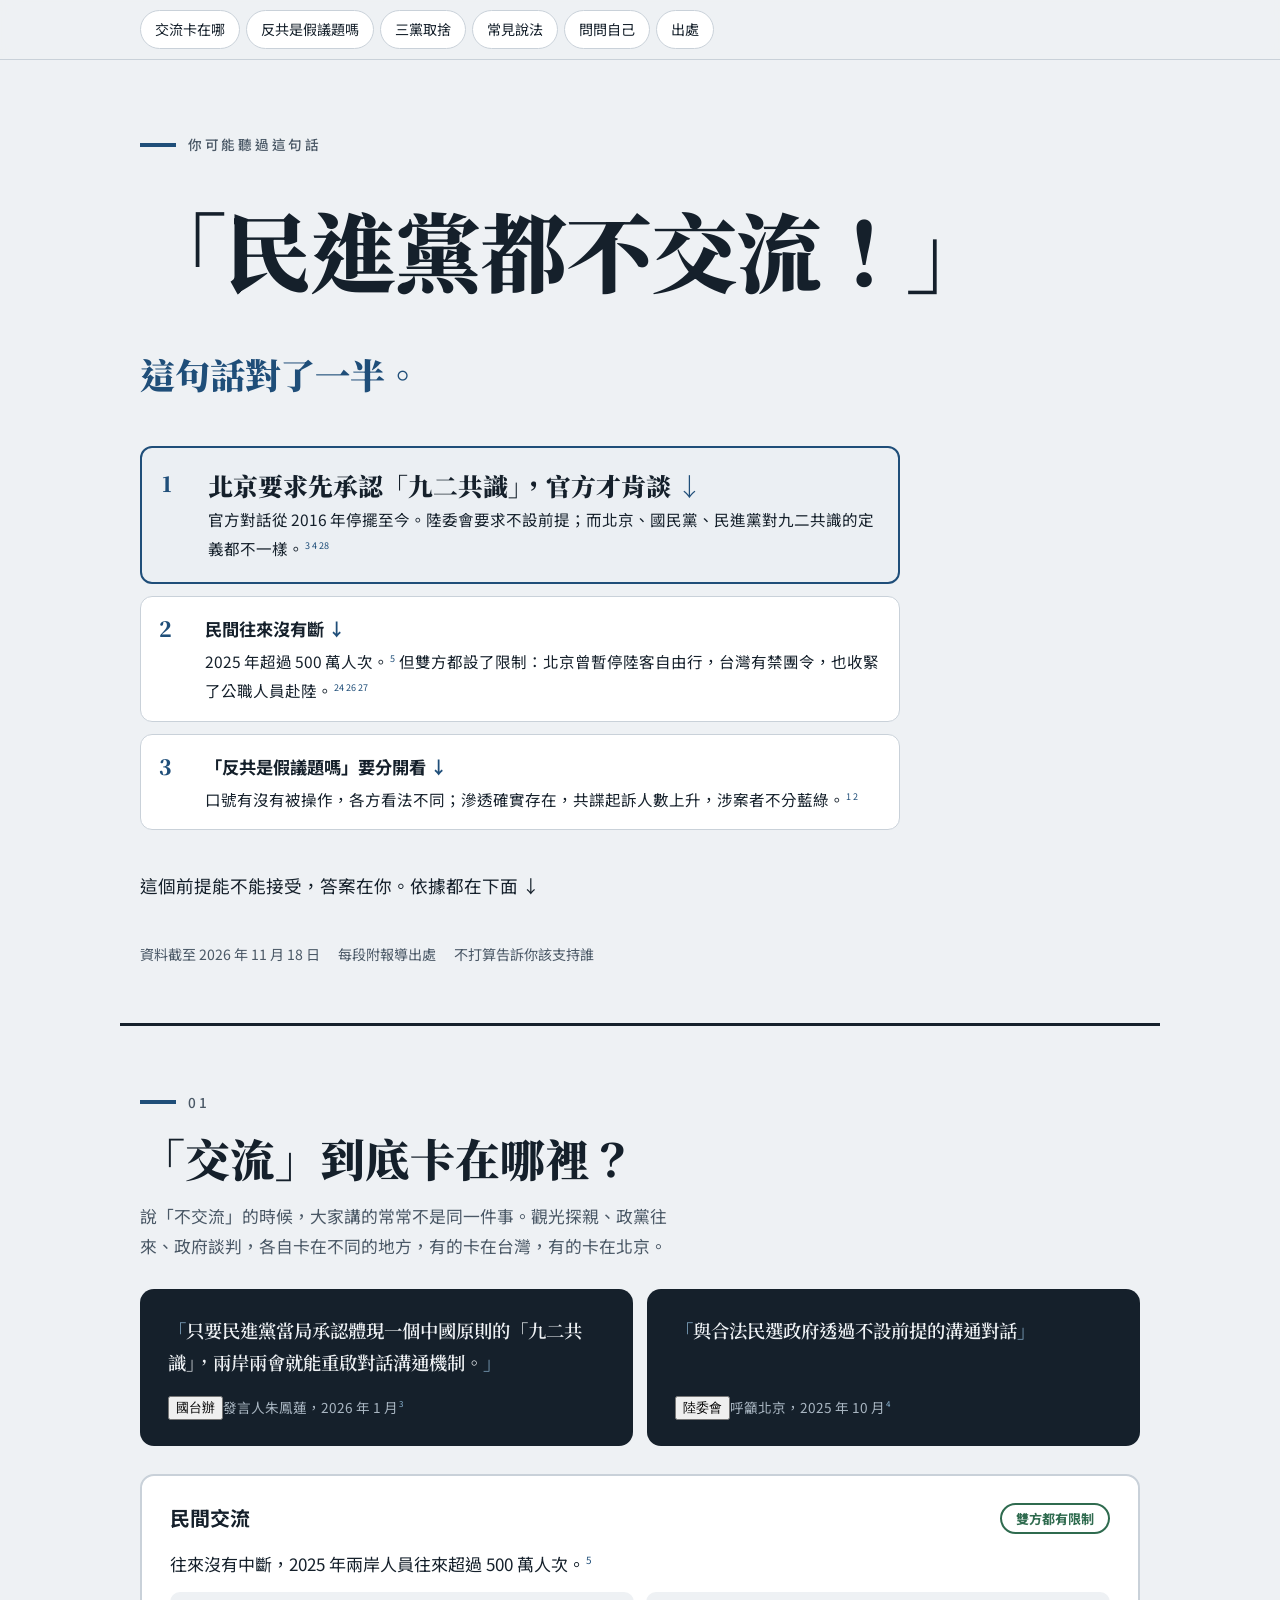
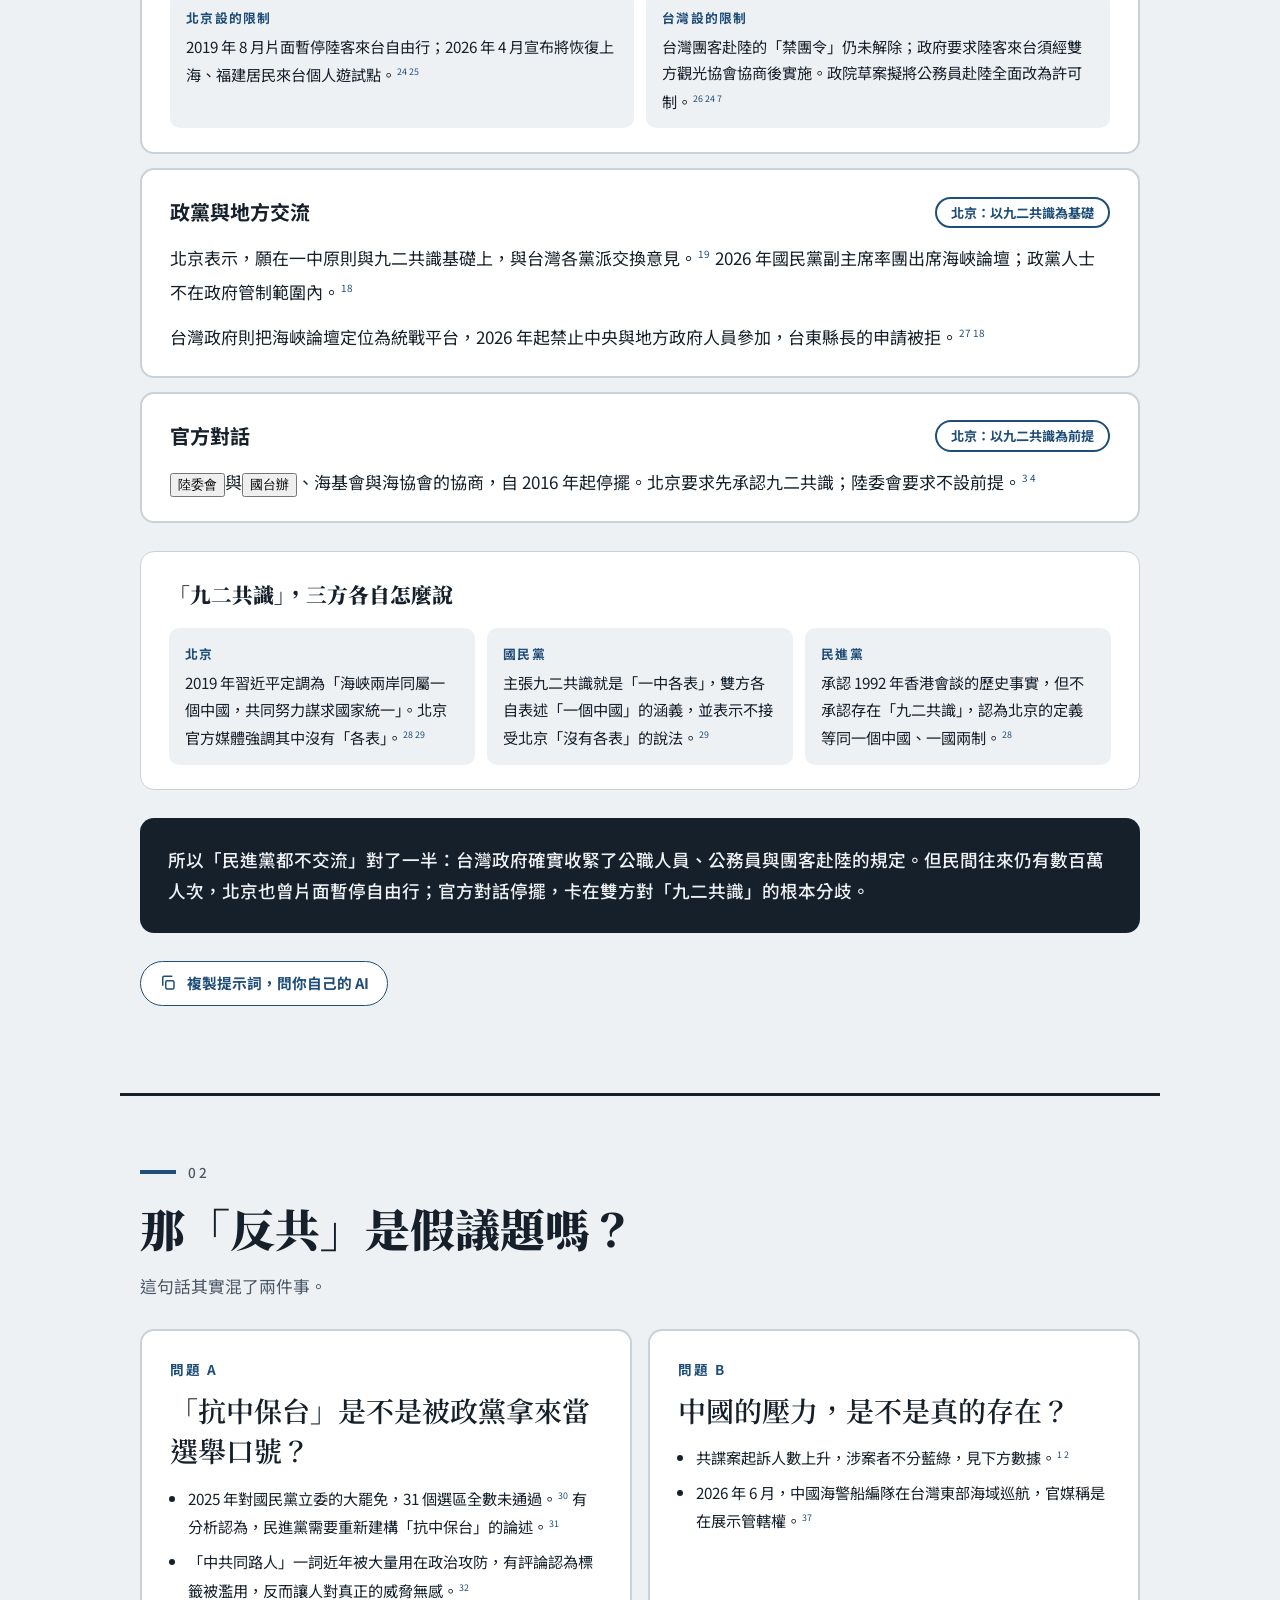
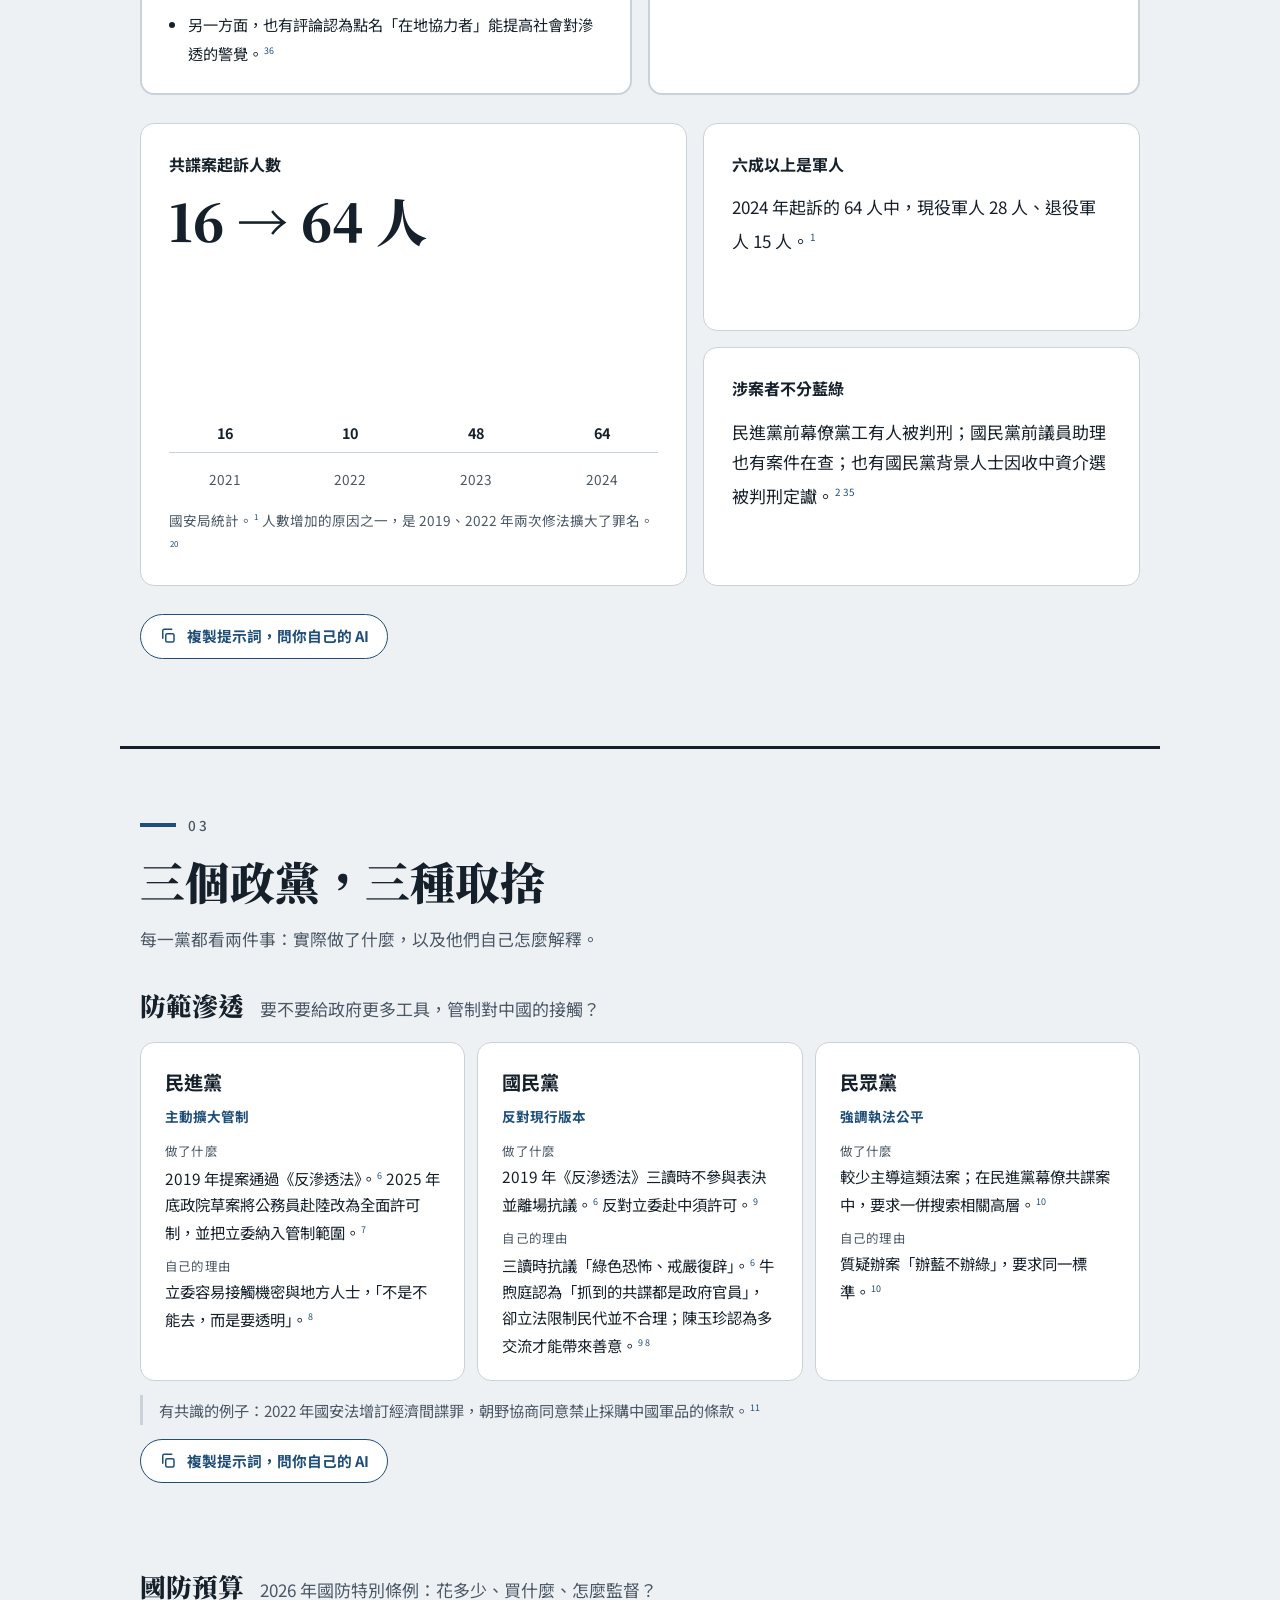
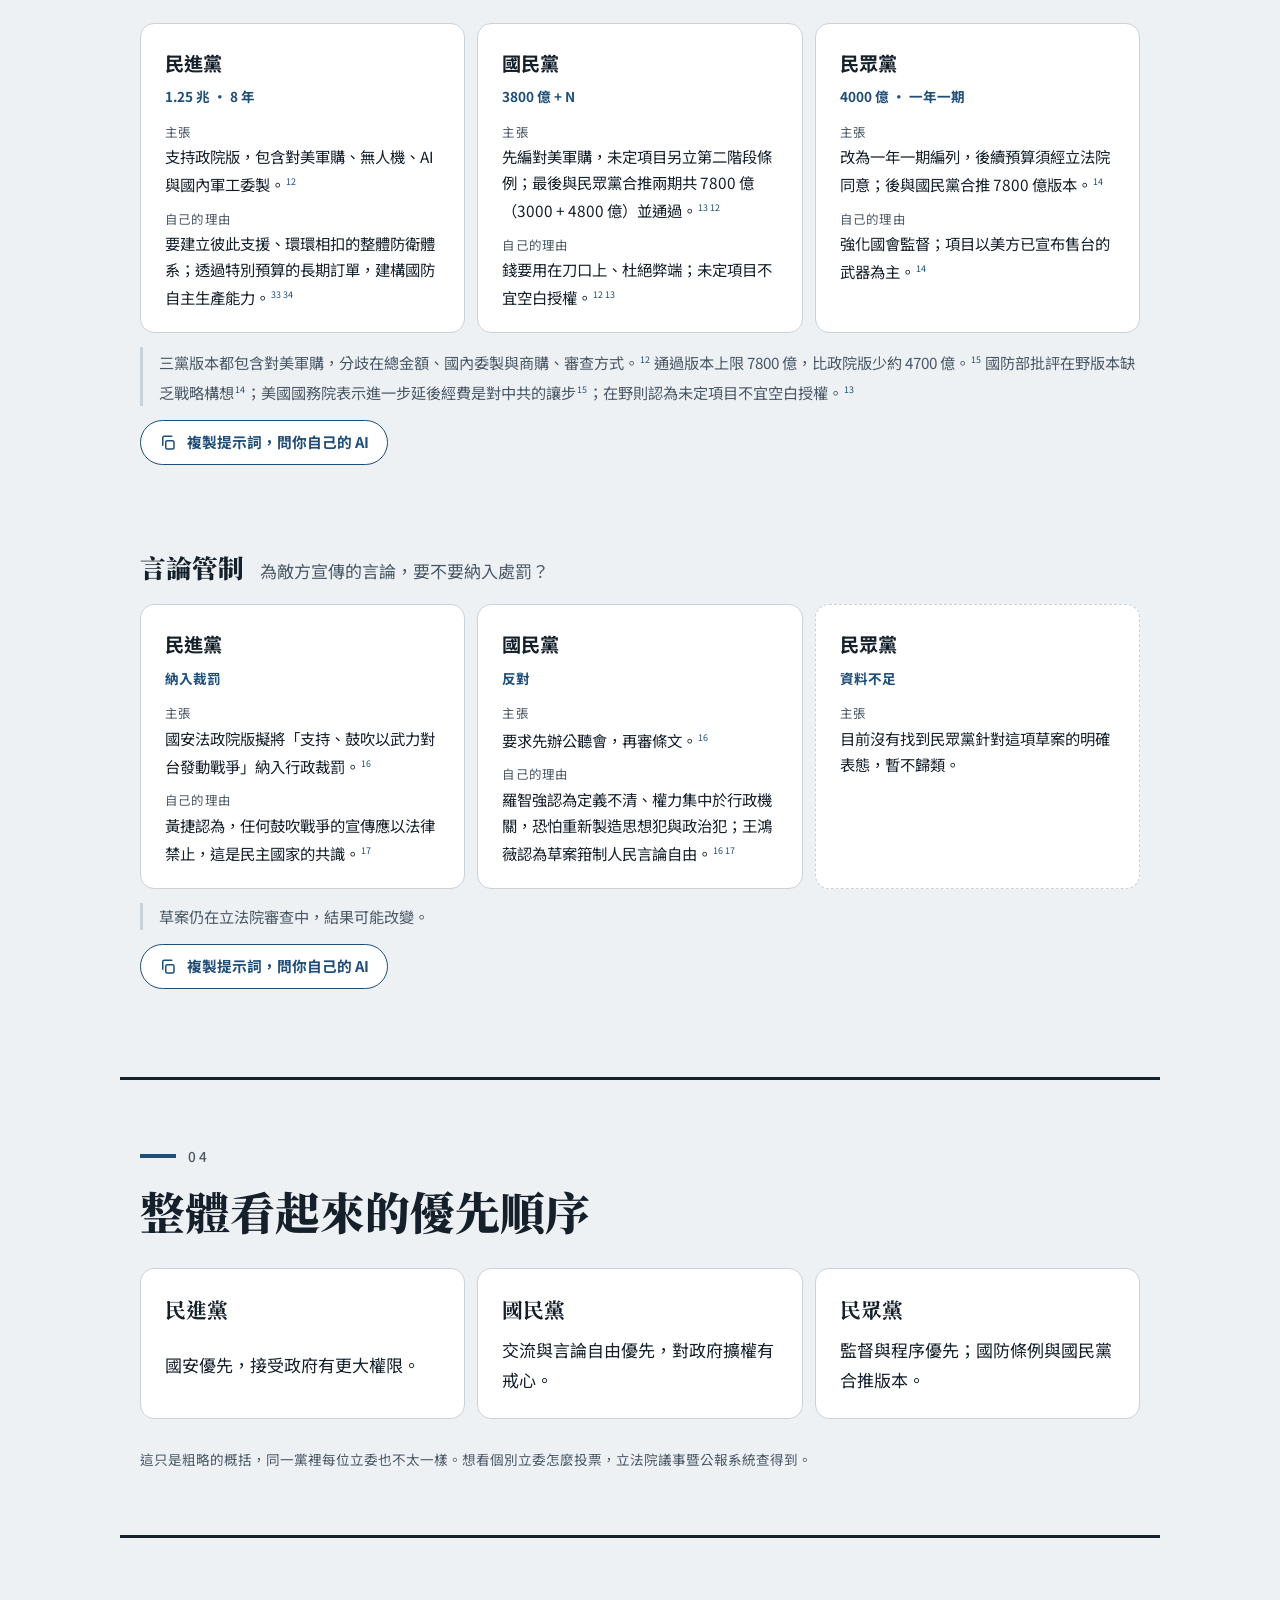
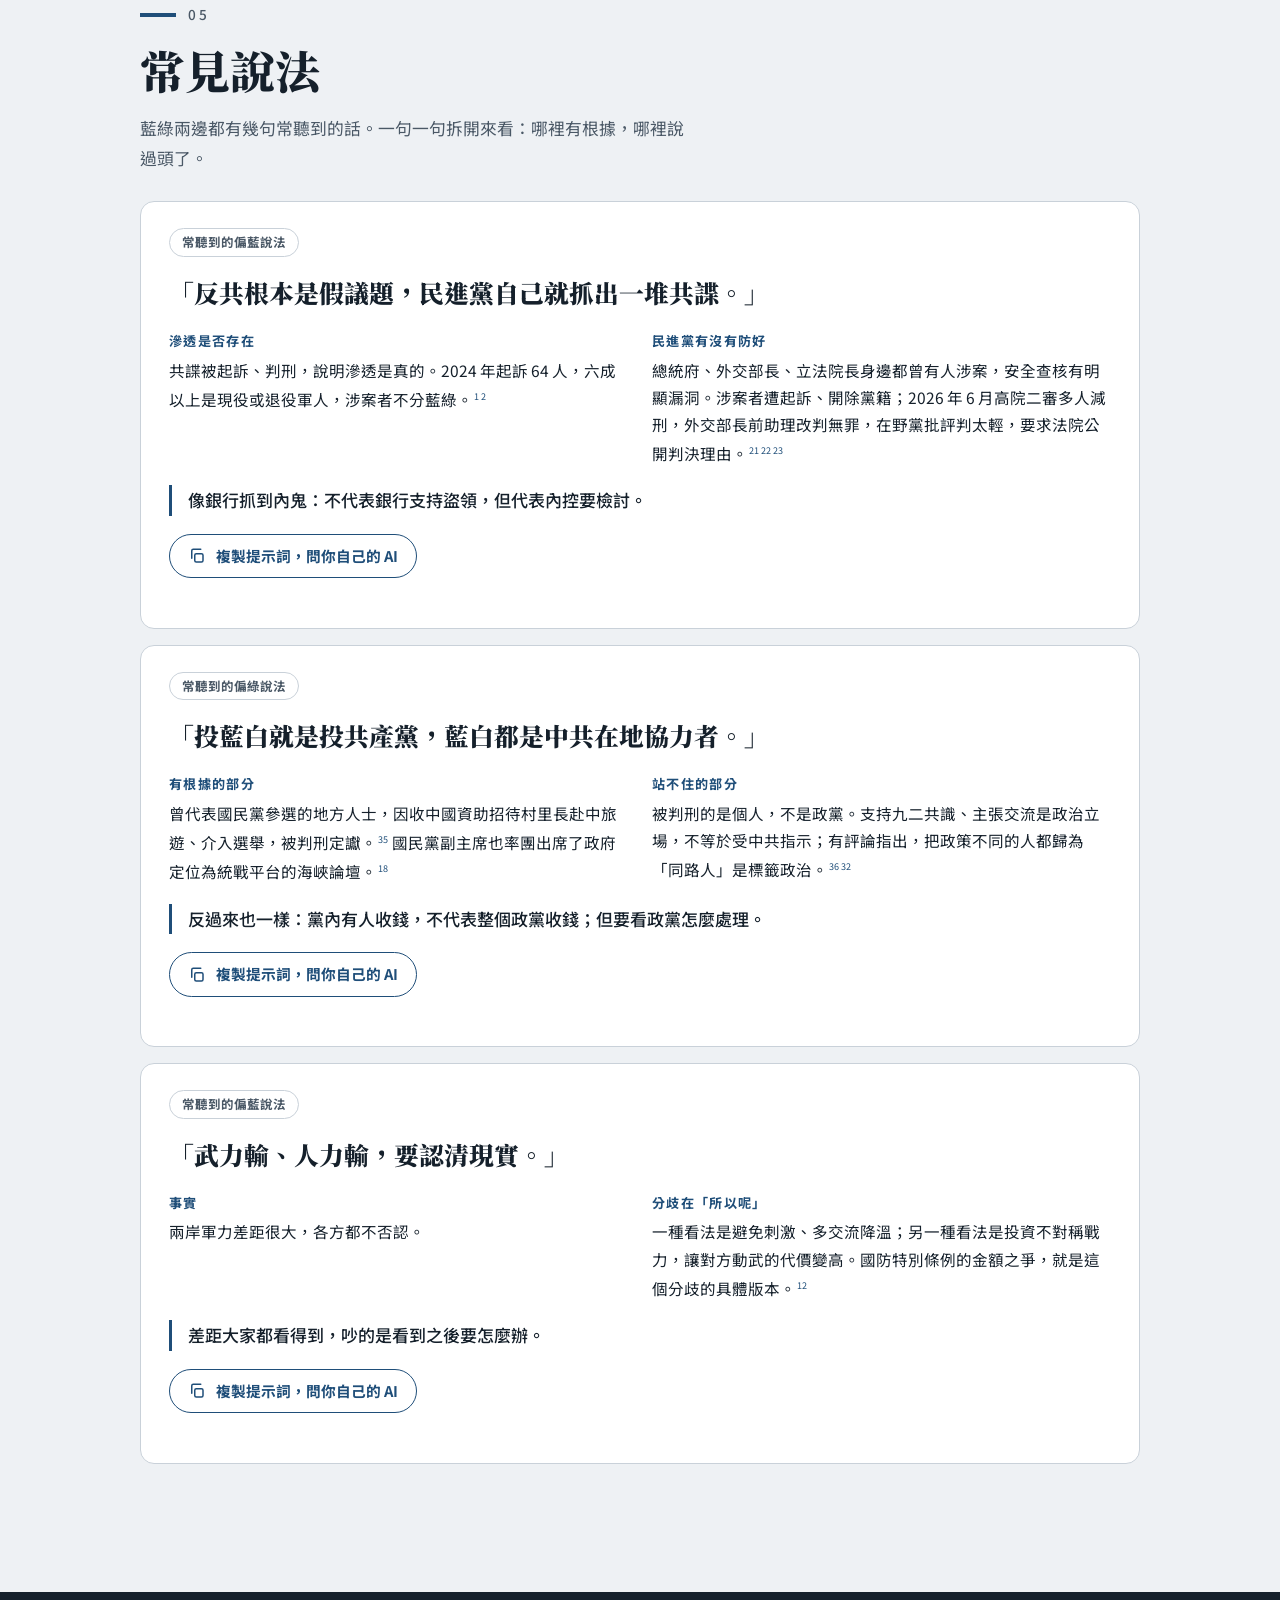
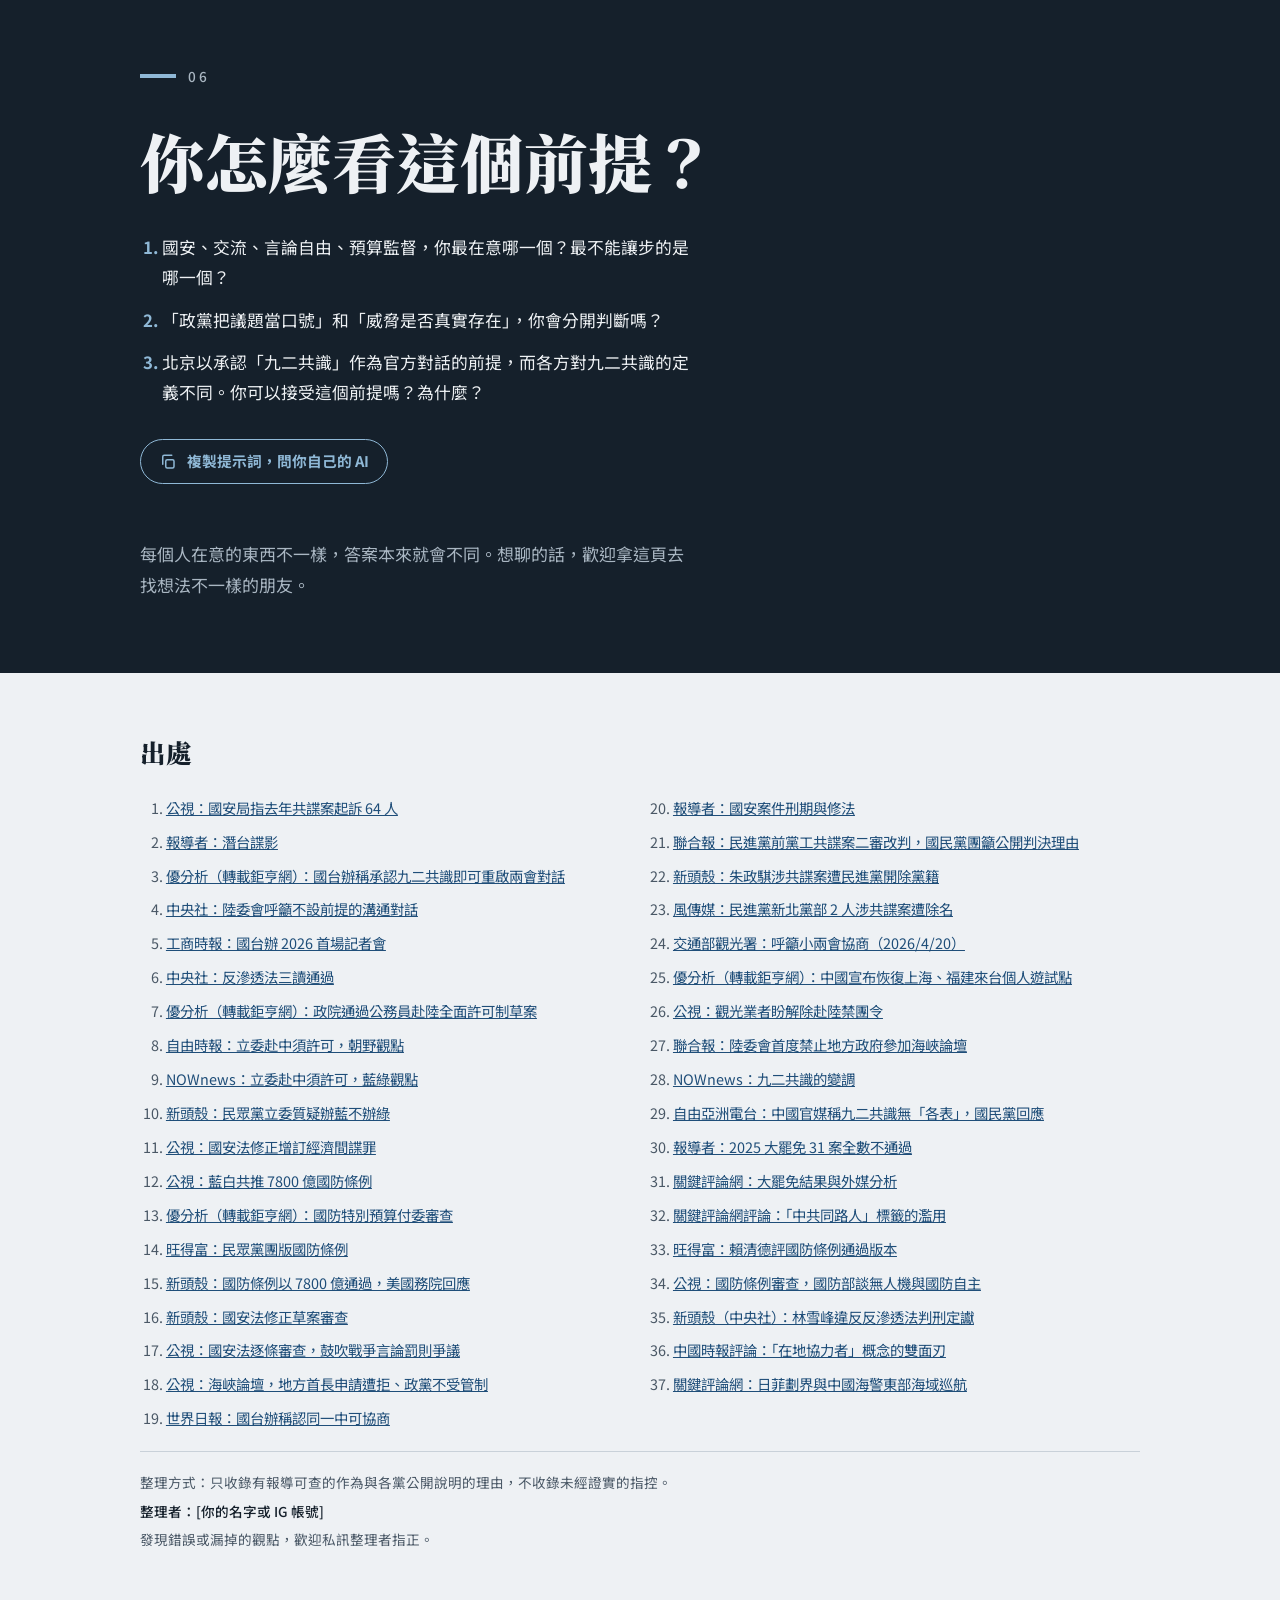
==== commit d8c92ceb: "legacy：刪除已搬進 build.py 的名詞彈窗程式碼 - 刪掉 legacy-index.html 裡彈窗的 <dialog>、TERMS 那段 <script>、.term／.gloss C" ====
--- a/src/legacy-index.html
+++ b/src/legacy-index.html
@@ -131,28 +131,6 @@
 
 
 /* 名詞說明彈窗 */
-.term { font: inherit; color: inherit; background: none; border: 0; padding: 0; cursor: pointer; text-decoration: underline dotted; text-decoration-thickness: 2px; text-underline-offset: 4px; text-decoration-color: var(--accent); }
-.quote .term { text-decoration-color: var(--band-accent); }
-.term:hover { color: var(--accent); }
-.quote .term:hover { color: var(--band-accent); }
-.term:focus-visible { outline: 2px solid var(--accent); outline-offset: 2px; border-radius: 2px; }
-.gloss { border: 1px solid var(--line); border-radius: 16px; padding: 0; width: min(520px, calc(100vw - 32px)); background: var(--surface); color: var(--ink); box-shadow: 0 24px 60px rgba(10, 20, 30, .25); }
-.gloss::backdrop { background: rgba(10, 16, 22, .55); }
-.gloss-body { padding: 28px 28px 24px; display: grid; gap: 16px; }
-.gloss-head { display: flex; justify-content: space-between; align-items: start; gap: 16px; }
-.gloss-id { display: grid; gap: 10px; }
-.gloss-side { display: flex; align-items: center; gap: 12px; font-size: .85rem; font-weight: 700; letter-spacing: .08em; color: var(--muted); }
-.gloss-flag { display: inline-flex; line-height: 0; border-radius: 4px; overflow: hidden; box-shadow: 0 0 0 1px var(--line); }
-.gloss-flag svg { display: block; width: 60px; height: 40px; }
-.gloss h2 { font-family: var(--display); font-weight: 900; font-size: 1.8rem; line-height: 1.2; }
-.gloss .full { color: var(--muted); font-size: .92rem; margin-top: 6px; }
-.gloss dl { margin: 0; display: grid; gap: 12px; }
-.gloss dt { font-size: .78rem; letter-spacing: .1em; color: var(--accent); font-weight: 700; }
-.gloss dd { margin: 2px 0 0; font-size: .97rem; line-height: 1.75; }
-.gloss .note { font-size: .88rem; color: var(--muted); border-top: 1px solid var(--line); padding-top: 14px; }
-.gloss-close { flex: none; width: 44px; height: 44px; border-radius: 999px; border: 1px solid var(--line); background: var(--ground); color: var(--ink); font-size: 1.3rem; line-height: 1; cursor: pointer; }
-.gloss-close:hover { border-color: var(--accent); color: var(--accent); }
-.gloss-close:focus-visible { outline: 2px solid var(--accent); outline-offset: 2px; }
 
 
 /* 複製提示詞 */
@@ -606,92 +584,6 @@
   </div>
 </section>
 
-
-<dialog class="gloss" id="gloss" aria-labelledby="gloss-title">
-  <div class="gloss-body">
-    <div class="gloss-head">
-      <div class="gloss-id">
-        <div class="gloss-side"><span class="gloss-flag" id="gloss-flag"></span><span id="gloss-sidetext"></span></div>
-        <h2 id="gloss-title"></h2>
-        <p class="full" id="gloss-full"></p>
-      </div>
-      <button type="button" class="gloss-close" id="gloss-close" aria-label="關閉說明">×</button>
-    </div>
-    <dl id="gloss-list"></dl>
-    <p class="note" id="gloss-note"></p>
-  </div>
-</dialog>
-
-<script>
-(function () {
-  var TERMS = {
-    mac: {
-      title: "陸委會",
-      side: "台灣 · 中華民國",
-      flag: '<svg viewBox="0 0 240 160" width="60" height="40" role="img" aria-label="中華民國國旗"><rect width="240" height="160" fill="#FE0000"/><rect width="120" height="80" fill="#000095"/><polygon fill="#FFFFFF" points="60.00,10.00 55.86,24.55 64.14,24.55"/><polygon fill="#FFFFFF" points="75.00,14.02 64.14,24.55 71.31,28.69"/><polygon fill="#FFFFFF" points="85.98,25.00 71.31,28.69 75.45,35.86"/><polygon fill="#FFFFFF" points="90.00,40.00 75.45,35.86 75.45,44.14"/><polygon fill="#FFFFFF" points="85.98,55.00 75.45,44.14 71.31,51.31"/><polygon fill="#FFFFFF" points="75.00,65.98 71.31,51.31 64.14,55.45"/><polygon fill="#FFFFFF" points="60.00,70.00 64.14,55.45 55.86,55.45"/><polygon fill="#FFFFFF" points="45.00,65.98 55.86,55.45 48.69,51.31"/><polygon fill="#FFFFFF" points="34.02,55.00 48.69,51.31 44.55,44.14"/><polygon fill="#FFFFFF" points="30.00,40.00 44.55,44.14 44.55,35.86"/><polygon fill="#FFFFFF" points="34.02,25.00 44.55,35.86 48.69,28.69"/><polygon fill="#FFFFFF" points="45.00,14.02 48.69,28.69 55.86,24.55"/><circle cx="60" cy="40" r="17" fill="#000095"/><circle cx="60" cy="40" r="15" fill="#FFFFFF"/></svg>',
-      full: "中華民國行政院大陸委員會",
-      items: [
-        ["是什麼", "台灣政府負責兩岸事務的部會，隸屬行政院。"],
-        ["做什麼", "統籌兩岸政策，主管《兩岸人民關係條例》，訂定與執行兩岸交流的相關規範，並定期舉行記者會說明政府立場。"],
-        ["在北京的對口", "國台辦。兩者之間的聯繫機制自 2016 年起停擺。"],
-        ["和海基會的關係", "海基會是陸委會委託的民間團體，負責與北京的海協會進行事務性協商。"]
-      ],
-      note: "陸委會的說法代表台灣政府（行政院）的立場，不一定代表所有政黨的看法。"
-    },
-    tao: {
-      title: "國台辦",
-      side: "北京 · 中華人民共和國",
-      flag: '<svg viewBox="0 0 30 20" width="60" height="40" role="img" aria-label="中華人民共和國國旗"><rect width="30" height="20" fill="#EE1C25"/><polygon fill="#FFFF00" points="5.000,2.000 5.674,4.073 7.853,4.073 6.090,5.354 6.763,7.427 5.000,6.146 3.237,7.427 3.910,5.354 2.147,4.073 4.326,4.073"/><polygon fill="#FFFF00" points="9.143,2.514 9.619,1.966 9.246,1.343 9.914,1.628 10.391,1.080 10.328,1.803 10.996,2.088 10.288,2.251 10.224,2.975 9.851,2.352"/><polygon fill="#FFFF00" points="11.010,4.141 11.662,3.821 11.560,3.102 12.065,3.624 12.718,3.304 12.378,3.946 12.884,4.467 12.168,4.343 11.829,4.985 11.726,4.266"/><polygon fill="#FFFF00" points="11.038,6.725 11.765,6.699 11.964,6.001 12.213,6.683 12.939,6.657 12.367,7.105 12.616,7.787 12.014,7.382 11.442,7.830 11.641,7.131"/><polygon fill="#FFFF00" points="9.219,8.375 9.899,8.632 10.353,8.064 10.319,8.790 10.999,9.046 10.298,9.239 10.265,9.964 9.865,9.357 9.165,9.550 9.618,8.982"/></svg>',
-      full: "中國國務院台灣事務辦公室",
-      items: [
-        ["是什麼", "北京負責對台政策的政府機關。同時也是中共中央台灣工作辦公室，一個機構、兩塊牌子。"],
-        ["做什麼", "制定與執行對台政策，並定期舉行記者會，由發言人說明北京對台灣議題的立場。"],
-        ["在台灣的對口", "行政院大陸委員會（陸委會）。兩者之間的聯繫機制自 2016 年起停擺。"]
-      ],
-      note: "國台辦發言人的說法代表北京官方立場，本頁引用是為了呈現北京怎麼定義交流。"
-    }
-  };
-  var dlg = document.getElementById("gloss");
-  var lastTrigger = null;
-  function render(key) {
-    var t = TERMS[key];
-    if (!t) return false;
-    document.getElementById("gloss-title").textContent = t.title;
-    document.getElementById("gloss-flag").innerHTML = t.flag || "";
-    document.getElementById("gloss-sidetext").textContent = t.side || "";
-    document.getElementById("gloss-full").textContent = t.full;
-    document.getElementById("gloss-note").textContent = t.note || "";
-    var list = document.getElementById("gloss-list");
-    list.textContent = "";
-    t.items.forEach(function (it) {
-      var wrap = document.createElement("div");
-      var dt = document.createElement("dt"); dt.textContent = it[0];
-      var dd = document.createElement("dd"); dd.textContent = it[1];
-      wrap.appendChild(dt); wrap.appendChild(dd); list.appendChild(wrap);
-    });
-    return true;
-  }
-  function open(key, trigger) {
-    if (!render(key)) return;
-    lastTrigger = trigger;
-    if (typeof dlg.showModal === "function") { try { dlg.showModal(); } catch (e) { dlg.setAttribute("open", ""); } }
-    else { dlg.setAttribute("open", ""); }
-    document.addEventListener("keydown", onKey);
-    document.getElementById("gloss-close").focus();
-  }
-  function onKey(e) { if (e.key === "Escape") { close(); } }
-  function close() {
-    document.removeEventListener("keydown", onKey);
-    if (typeof dlg.close === "function") dlg.close(); else { dlg.removeAttribute("open"); if (lastTrigger) lastTrigger.focus(); }
-  }
-  dlg.addEventListener("close", function () { if (lastTrigger) lastTrigger.focus(); });
-  document.getElementById("gloss-close").addEventListener("click", close);
-  dlg.addEventListener("click", function (e) { if (e.target === dlg) close(); });
-  document.querySelectorAll(".term[data-term]").forEach(function (b) {
-    b.addEventListener("click", function () { open(b.getAttribute("data-term"), b); });
-  });
-})();
-</script>
 
 <script>
 (function () {
